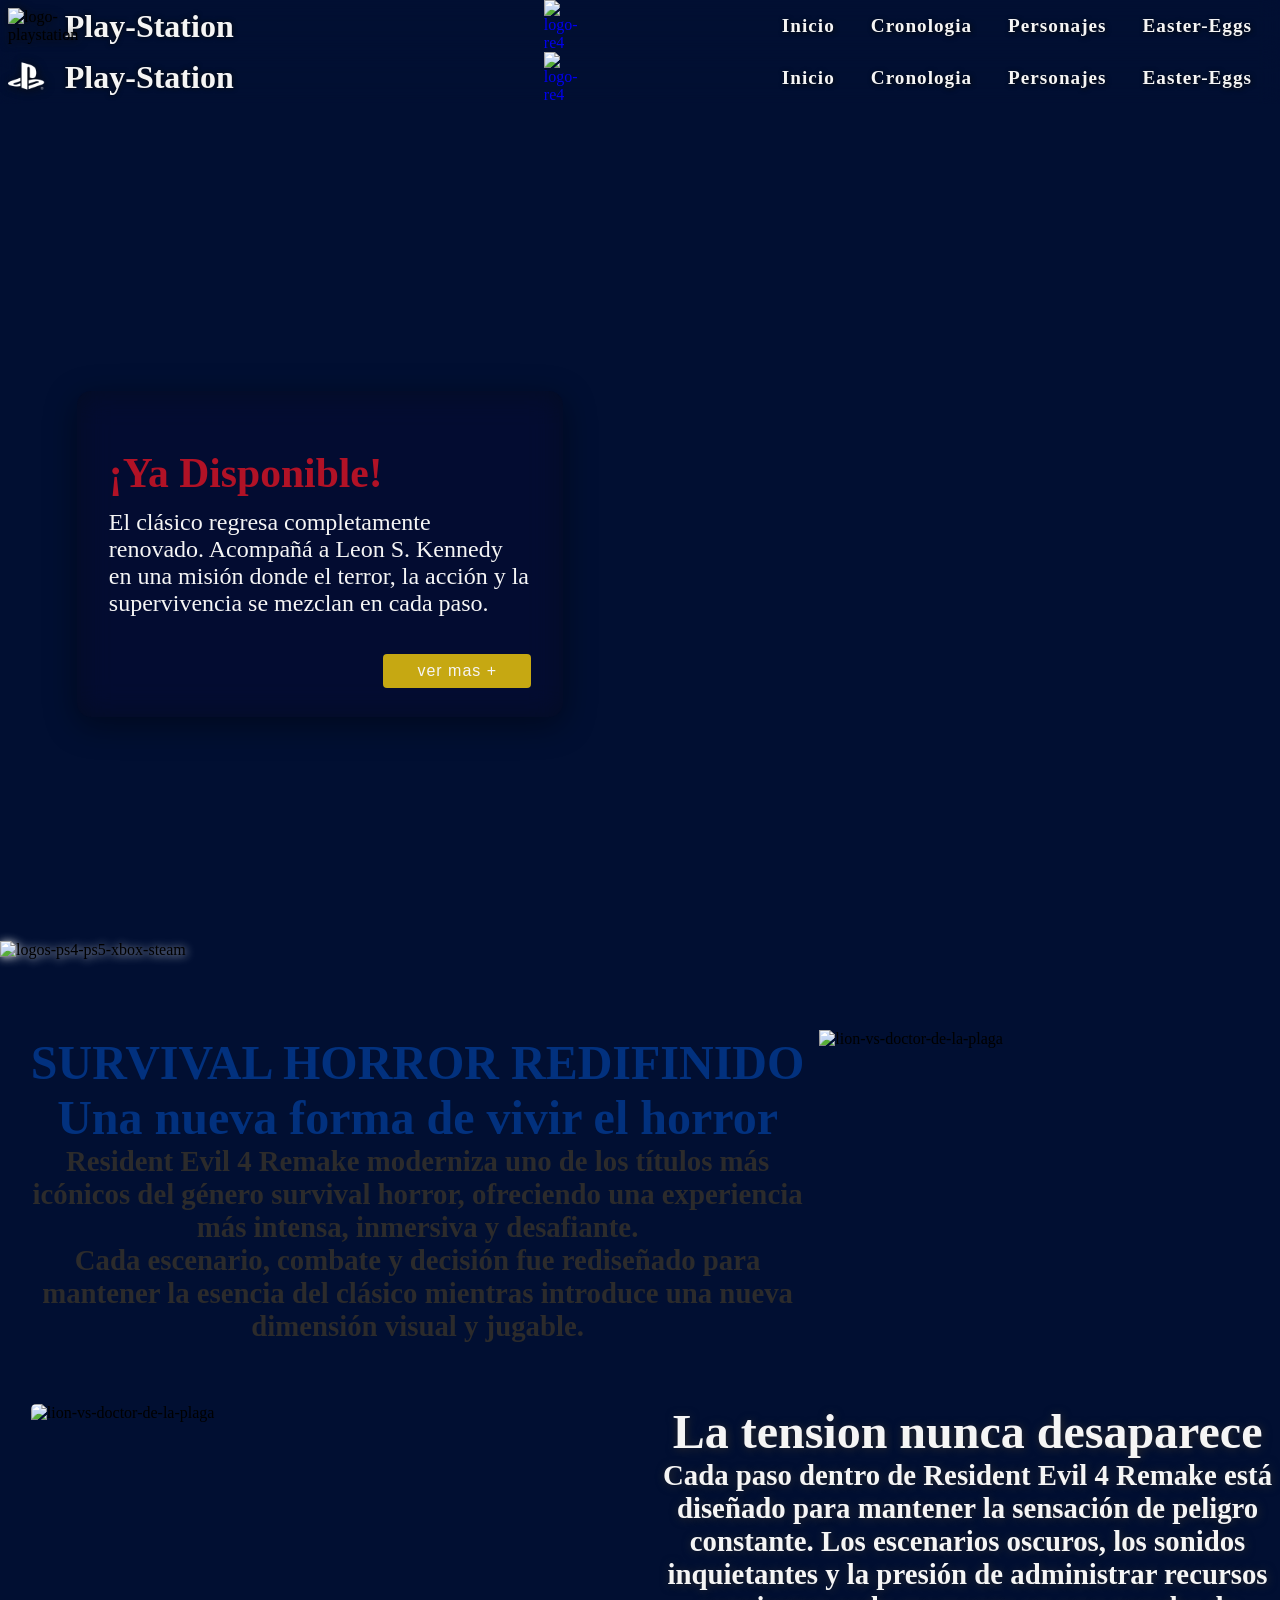
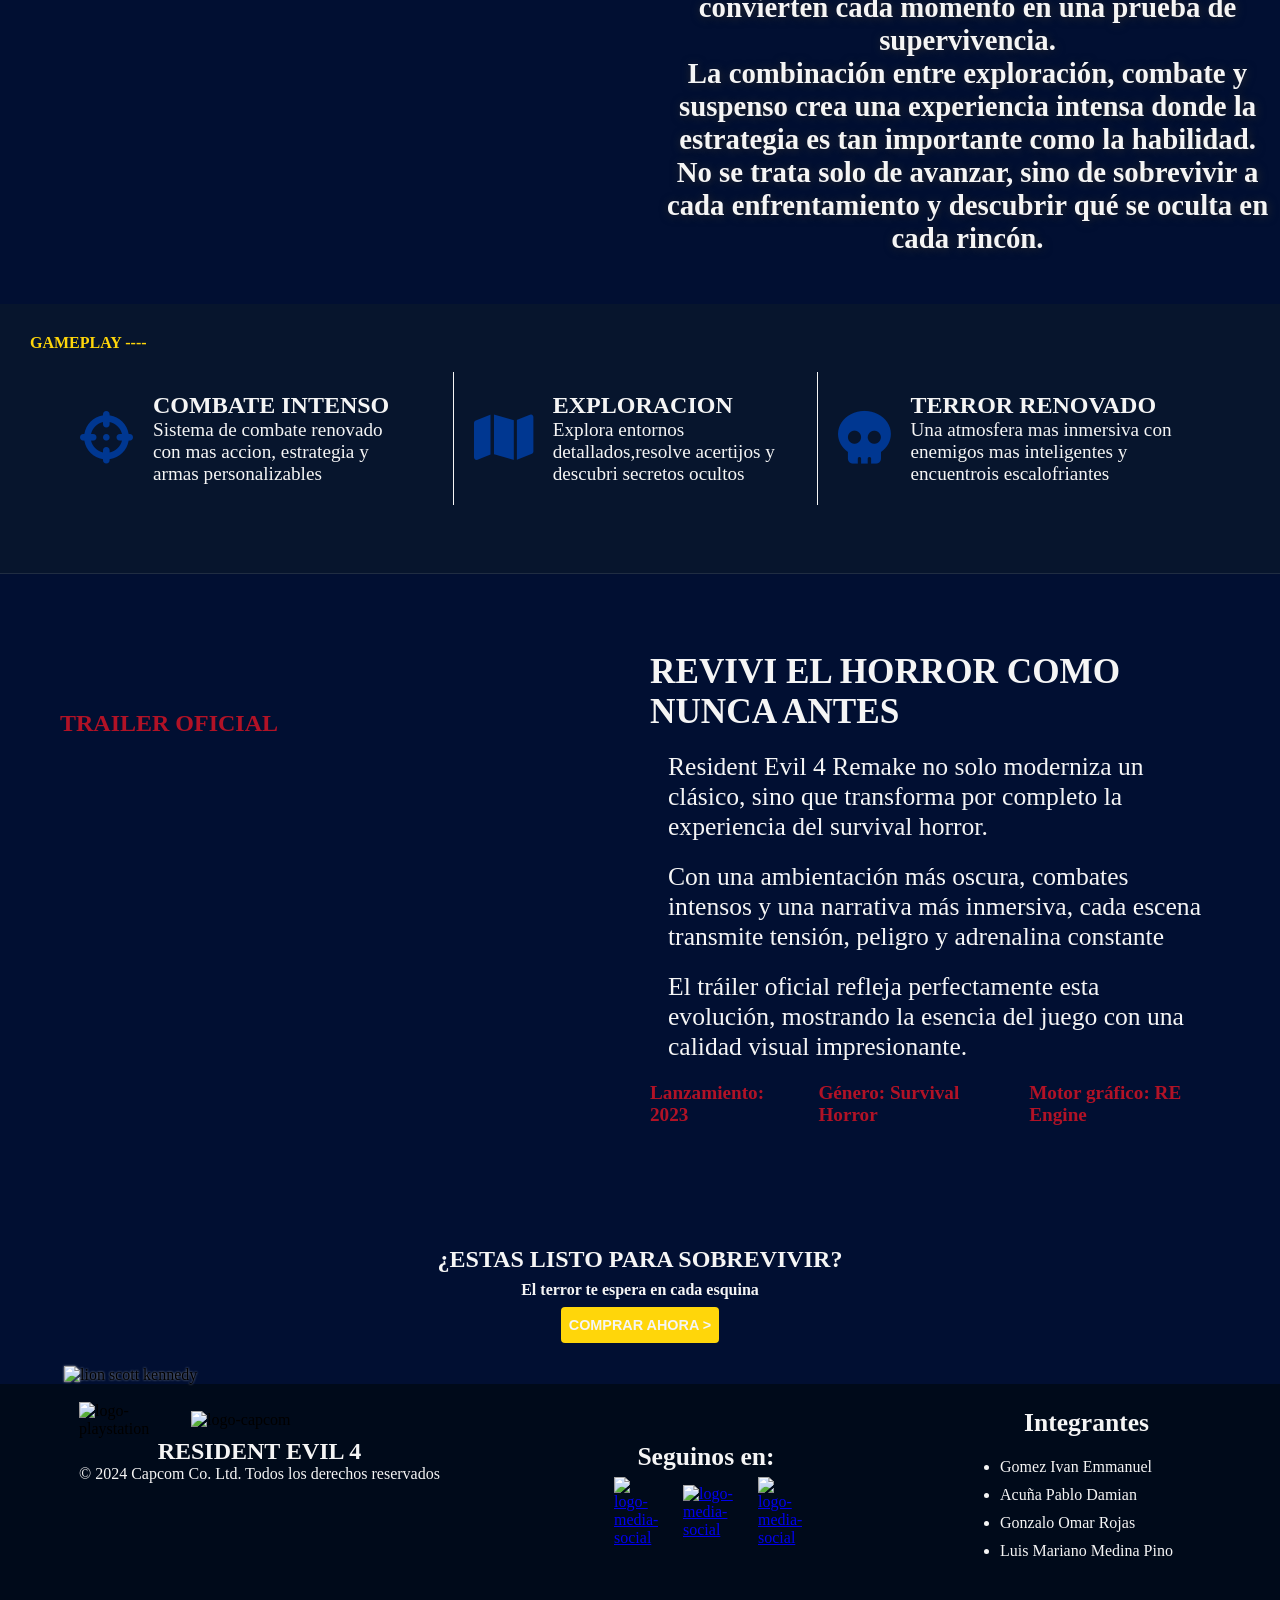
==== index.html @ 6a99db4c "Merge branch 'main' into personajes" ====
<!--
Pagina: inicio
Descripcion: Pagina principal acerca del juego resident evil 4 remake 
fecha: 17:04/26
Alumno: ivan emmanuel gomez.
-->

<!doctype html>
<!doctype html>
<html lang="en">
  <head>
    <link rel="stylesheet" href="/assets/css/styles.css" />
    <link
      rel="stylesheet"
      href="https://cdnjs.cloudflare.com/ajax/libs/font-awesome/6.5.0/css/all.min.css"
    />
    <meta charset="UTF-8" />
    <meta name="viewport" content="width=device-width, initial-scale=1.0" />
    <title>RE4</title>
  </head>

  <body>
    <!--================ header desarrollo ====================================-->
    <header class="header">
      <div class="logotipo">
        <div class="logo-container">
          <img
            src="/Pagina_RE4/assets/img/logos/logo.play-station.png"
            alt="logo-playstation"
          />
        </div>
        <h1 class="h1-index">Play-Station</h1>
      </div>
      <a class="link-header" href="https://www.residentevil.com/re4/es/">
        <img src="/Pagina_RE4/assets/img/logos/logo-re.svg" alt="logo-re4" />
      </a>
      <nav class="nav-bar">
        <ul class="list-nav">
          <li class="nav-item">
            <a href="/Pagina_RE4/index.html" class="link-nav">Inicio</a>
          </li>
          <li class="nav-item">
            <a href="/Pagina_RE4/historia.html" class="link-nav">Cronologia</a>
          </li>
          <li class="nav-item">
            <a href="/Pagina_RE4/personajes.html" class="link-nav"
              >Personajes</a
            >
          </li>
          <li class="nav-item">
            <a href="/Pagina_RE4/Diferencias.html">Easter-Eggs</a>
          </li>
        </ul>
      </nav>
    </header>
    <!--======================== fin desarrollo header ========================-->
    <!--========================  desarrollo main ========================-->

    <body>
      <!--================ header desarrollo ====================================-->
      <header class="header">
        <div class="logotipo">
          <div class="logo-container">
            <img
              src="/assets/img/logos/logo.play-station.png"
              alt="logo-playstation"
            />
          </div>
          <h1 class="h1-index">Play-Station</h1>
        </div>
        <a class="link-header" href="https://www.residentevil.com/re4/es/">
          <img src="/Pagina_RE4/assets/img/logos/logo-re.svg" alt="logo-re4" />
        </a>
        <nav class="nav-bar">
          <ul class="list-nav">
            <li class="nav-item">
              <a href="/index.html" class="link-nav">Inicio</a>
            </li>
            <li class="nav-item"><a href="" class="link-nav">Cronologia</a></li>
            <li class="nav-item">
              <a href="/personajes.html" class="link-nav">Personajes</a>
            </li>
            <li class="nav-item">
              <a href="/Diferencias.html">Easter-Eggs</a>
            </li>
          </ul>
        </nav>
      </header>
      <!--======================== fin desarrollo header ========================-->
      <!--======================== fin desarrollo header ========================-->

      <!--========================  desarrollo main ========================-->
      <!--========================  desarrollo main ========================-->

    <main class="main">
      <!--========================  desarrollo hero ========================-->
      <section class="hero-section">
        <div class="vid-contenedor">
          <video autoplay muted loop playsinline class="hero-video">
            <source
              src="/Pagina_RE4/assets/videos/video-pueblo.mp4"
              type="video/mp4"
            />
          </video>
        </div>
        <div class="contenido-informativo">
          <div class="cntendeor-log-re4">
            <img src="/Pagina_RE4/assets/img/logos/logo-re.svg" alt="" />
          </div>
          <h3 class="h3-hero">¡Ya Disponible!</h3>
          <p class="description-hero">
            El clásico regresa completamente renovado. Acompañá a Leon S.
            Kennedy en una misión donde el terror, la acción y la supervivencia
            se mezclan en cada paso.
          </p>
          <div class="content-btn">
            <button class="btn-hero">
              <a class="hero-link" href="#">ver mas +</a>
            </button>
          </div>
        </div>
        <div class="cont-img-hero">
          <img
            src="/Pagina_RE4/assets/img/personajes/lion-pose.PNG.png"
            alt="lion-kennedy"
          />
        </div>
        <div class="img-cont-hero">
          <img
            src="/Pagina_RE4/assets/img/logos/marcas-losgos.png"
            alt="logos-ps4-ps5-xbox-steam"
          />
        </div>
      </section>
      <!--========================  desarrollo sobre el juego ========================-->
      <section class="about-game">
        <!--  bloque 1   -->
        <div class="bloque-1 bloques">
          <div class="contenedor-bloque-informativo">
            <h2 class="h2-about">SURVIVAL HORROR REDIFINIDO</h2>
            <h2 class="h2-about">Una nueva forma de vivir el horror</h2>
            <p class="descripcion-about">
              Resident Evil 4 Remake moderniza uno de los títulos más icónicos
              del género survival horror, ofreciendo una experiencia más
              intensa, inmersiva y desafiante.
            </p>
            <p class="descripcion-about">
              Cada escenario, combate y decisión fue rediseñado para mantener la
              esencia del clásico mientras introduce una nueva dimensión visual
              y jugable.
            </p>
          </div>
          <div class="contenedor-img-climax1">
            <img
              src="/Pagina_RE4/assets/img/paquete-de-img-fondos-re4/fondo-climatico.png"
              alt="lion-vs-doctor-de-la-plaga"
            />
          </div>
        </div>
        <!-- bloque 2   -->
        <div class="bloque-2 bloques">
          <div class="contenedor-bloque-informativo">
            <h2 class="h2-about">La tension nunca desaparece</h2>
            <p class="descripcion-about">
              Cada paso dentro de Resident Evil 4 Remake está diseñado para
              mantener la sensación de peligro constante. Los escenarios
              oscuros, los sonidos inquietantes y la presión de administrar
              recursos convierten cada momento en una prueba de supervivencia.
            </p>
            <p class="descripcion-about">
              La combinación entre exploración, combate y suspenso crea una
              experiencia intensa donde la estrategia es tan importante como la
              habilidad. No se trata solo de avanzar, sino de sobrevivir a cada
              enfrentamiento y descubrir qué se oculta en cada rincón.
            </p>
          </div>
          <div class="contenedor-img-climax2">
            <img
              src="/Pagina_RE4/assets/img/paquete-de-img-fondos-re4/pelea-escena.jpg"
              alt="lion-vs-doctor-de-la-plaga"
            />
          </div>
        </div>
      </section>
      <!--========================  desarrollo jugabilidad ========================-->
      <section class="jugabilidad-section">
        <!-- =========== BLOQUE 1==============      -->
        <div class="features">
          <h2 class="h2-gameplay">GAMEPLAY ----</h2>
          <div class="feature">
            <i class="fa-solid fa-crosshairs"></i>
            <article class="descripcion-feature">
              <h3>COMBATE INTENSO</h3>
              <p>
                Sistema de combate renovado con mas accion, estrategia y armas
                personalizables
              </p>
            </article>
          </div>

          <div class="feature">
            <i class="fa-solid fa-map"></i>
            <article class="descripcion-feature">
              <h3>EXPLORACION</h3>
              <p>
                Explora entornos detallados,resolve acertijos y descubri
                secretos ocultos
              </p>
            </article>
          </div>

          <div class="feature">
            <i class="fa-solid fa-skull"></i>
            <article class="descripcion-feature">
              <h3>TERROR RENOVADO</h3>
              <p>
                Una atmosfera mas inmersiva con enemigos mas inteligentes y
                encuentrois escalofriantes
              </p>
            </article>
          </div>
        </div>
        <!-- =========== BLOQUE 2==============      -->
        <div class="video-game">
          <div class="vid-contenedor2">
            <video autoplay muted loop playsinline class="game-video">
              <source
                src="/Pagina_RE4/assets/videos/Video 2.mp4"
                type="video/mp4"
              />
            </video>
          </div>
          <div class="trailer-info">
            <h2>REVIVI EL HORROR COMO NUNCA ANTES</h2>
            <p>
              Resident Evil 4 Remake no solo moderniza un clásico, sino que
              transforma por completo la experiencia del survival horror.
            </p>
            <p>
              Con una ambientación más oscura, combates intensos y una narrativa
              más inmersiva, cada escena transmite tensión, peligro y adrenalina
              constante
            </p>
            <p>
              El tráiler oficial refleja perfectamente esta evolución, mostrando
              la esencia del juego con una calidad visual impresionante.
            </p>
            <div class="game-details">
              <span>Lanzamiento: 2023</span>
              <span>Género: Survival Horror</span>
              <span>Motor gráfico: RE Engine</span>
            </div>
          </div>

          <div class="trailer-video">
            <h2>TRAILER OFICIAL</h2>
            <iframe
              width="100%"
              height="400"
              src="https://www.youtube.com/embed/pGyU2FoNESA"
              title="Resident Evil 4 Remake - Trailer Oficial"
              frameborder="0"
              allow="
                accelerometer;
                autoplay;
                clipboard-write;
                encrypted-media;
                gyroscope;
                picture-in-picture;
              "
              allowfullscreen
            >
            </iframe>
          </div>
        </div>
      </section>
      <!-- =========== BLOQUE 1==============   -->
      <section class="store-section">
        <img
          src="/Pagina_RE4/assets/img/personajes/lion s kennedy.png"
          alt="lion scott kennedy"
        />
        <img src="/Pagina_RE4/assets/img/personajes/ada wong.png" alt="" />
        <h2>¿ESTAS LISTO PARA SOBREVIVIR?</h2>
        <p>El terror te espera en cada esquina</p>
        <button><a href="">COMPRAR AHORA ></a></button>
      </section>
    </main>
    <!--======================== fin desarrollo main ========================-->

    <!--======================== desarrollo footer ========================-->
    <!--======================== desarrollo footer ========================-->

    <footer class="footer">
      <section class="section-footer-1">
        <div class="content-img-footer">
          <img
            src="/Pagina_RE4/assets/img//logos/logo.play-station.png"
            alt="logo-playstation"
          />
          <img
            src="/Pagina_RE4/assets/img/logos/capcom-logo.png"
            alt="logo-capcom"
          />
        </div>
        <h2>RESIDENT EVIL <span class="span-numero">4</span></h2>
        <p class="p-derechos">
          © 2024 Capcom Co. Ltd. Todos los derechos reservados
        </p>
      </section>
      <section class="section-social">
        <h5 class="h5-footer">Seguinos en:</h5>
        <div class="contenedor-logos">
          <a class="logo-footer" href="https://www.youtube.com/@CapcomLATAM"
            ><img
              src="/Pagina_RE4/assets/img//logos/youtube-log.png"
              alt="logo-media-social"
          /></a>
          <a class="logo-footer" href="https://www.instagram.com/capcomlatam/"
            ><img
              src="/Pagina_RE4/assets/img/logos/logo-instagram.png"
              alt="logo-media-social"
          /></a>
          <a class="logo-footer" href="https://x.com/CapcomLatam"
            ><img
              src="/Pagina_RE4/assets/img//logos/logo-x.png"
              alt="logo-media-social"
          /></a>
        </div>
      </section>
      <section class="integrantes">
        <h5 class="h5-footer">Integrantes</h5>
        <ul class="list-footer">
          <li class="list-footer">Gomez Ivan Emmanuel</li>
          <li class="list-footer">Acuña Pablo Damian</li>
          <li class="list-footer">Gonzalo Omar Rojas</li>
          <li class="list-footer">Luis Mariano Medina Pino</li>
        </ul>
      </section>
    </footer>
    <!--======================== fin desarrollo footer========================-->
  </body>
</html>
---- assets/css/styles.css ----
/*
Descripcion: estilos genrales para las paginas del RE4(header y footer) y estilos propio de la pagina inicio
17/04/26
*/

/* =========================================
    PALETA DE COLORES - PROYECTO RE4 
    Inspirado en Resident Evil 4 Remake + PlayStation
    =============================================
    <=== rojos ===>
    #8B0000  -> Rojo oscuro (base, más serio y terror)
    #FF2A2A  -> Rojo brillante (para resaltar o hover)
    #B11226  -> Rojo Resident Evil clásico (principal)
    #7A0C18  -> Rojo oscuro profundo (sombra / variante)

    <=== Azules (UI / Navegación / Botones) ===>
    #003791  -> Azul principal (header, navbar)
    #005CFF  -> Azul secundario (hover, detalles)

    <=== Negros y grises (fondos) ==>
    #0A0A0A  -> Fondo principal (body)
    #1C1C1C  -> Secciones (cards, containers)
    #2A2A2A  -> Bordes suaves / separadores

    <=== Amarillos para texto ===>
    #FFD60A  -> Texto destacado (títulos cortos, palabras clave)
    #FFF3B0  -> Texto suave (no cansa la vista, mejor para leer)

    <===  Texto ===>
    #F5F5F5  -> Texto principal
    #B0B0B0  -> Texto secundario

    <=== Acentos ===> 
    #FFD60A  -> Botones importantes / hover / detalles clave


    =========================================
        TIPOGRAFÍAS - PROYECTO
    =========================================

    /*
    Títulos principales (estilo terror):
    - 'Creepster', cursive

    Subtítulos / UI (estilo gamer):
    - 'Orbitron', sans-serif

    Texto general:
    - 'Inter', sans-serif
    */


* {
    padding: 0;
    margin: 0;
    box-sizing: border-box;
}

body {
    background-color: #010F32;
    display: grid;
    grid-template-rows: auto auto 1fr auto;
}

/*<=================== inicio desarrollo header ==============>*/
/*=== desarrollo de estilos a todos los headers de las demas paginas*/
.header {
    display: flex;
    align-items: center;
    justify-content: space-between;
    width: 100%;
    position: sticky;
    top: 0;
    z-index: 3;
    overflow: hidden;
    background-color: transparent;
    backdrop-filter: blur(10px);
}

.logotipo {
    display: flex;
    width: 30%;
    align-items: center;
    gap: 20px;
    padding: 0 8px;
}

.h1-index {
    color: #f5f5f5;
    text-wrap: nowrap;
    text-shadow: 0px 0px 5px #0A0A0A;
}

.logo-container {
    max-width: 10%;
}

.logo-container img {
    width: 100%;
    filter: drop-shadow(1px 1px 5px #0A0A0A);
}


.span-letra {
    color: #B11226;
}

.link-header {
    text-decoration: none;
    display: flex;
}

.link-header img {
    width: 58%;
}

nav {
    margin-right: 20px;
}

nav ul {
    display: flex;
    list-style: none;
    gap: 20px;
}

nav li {
    display: inline-block;
}

nav a {
    color: #f5f5f5;
    text-decoration: none;
    font-size: 1.2rem;
    font-weight: 600;
    letter-spacing: 1px;
    padding: 5px 8px;
    transition: 0.1s;
    text-shadow: 1px 1px 5px #0A0A0A;
}

nav a:hover {
    color: #FFd60a;
    border-bottom: 2px solid #FFD60A;
}

/*<=================== fin desarrollo header ==============>*/

/*<======== desarrollo del main =============>*/
/*==========================hero section==================*/
.main {
    width: 100%;
    min-height: 100dvh;
    display: flex;
    flex-direction: column;
}

/*==== hero desarrollo ========*/

.hero-section {
    display: flex;
    width: 100%;
    min-height: 100dvh;
    align-items: center;
    gap: 10%;
    position: relative;
}

.vid-contenedor {
    display: flex;
    width: 100%;
    min-height: 100dvh;
    overflow: hidden;
    position: absolute;
    object-fit: cover;
}

.contenido-informativo {
    width: clamp(280px, 38vw, 520px);
    margin-left: 6%;
    display: flex;
    flex-direction: column;
    gap: 12px;
    padding: 28px 32px;
    background: rgba(10, 10, 10, 0.35);
    backdrop-filter: blur(16px) saturate(160%);
    border-radius: 14px;
    box-shadow: 0 8px 32px rgba(0, 0, 0, 0.4);
    z-index: 1;
}

.h3-hero {
    color: #B11226;
    font-size: 2.6rem;
    font-weight: 900;
}

.description-hero {
    color: #f5f5f5;
    font-size: 1.5rem;
}

.content-btn {
    width: 100%;
    display: flex;
    justify-content: end;
    align-items: center;
    margin-top: 25px;
    margin-right: 20px;
}

.btn-hero {
    display: flex;
    background-color: transparent;
    border-radius: 10px;
    width: 35%;
    border: none;
    height: 35px;
}

.hero-link {
    color: #f5f5f5;
    background-color: #ffd60ac5;
    width: 100%;
    font-size: 0.9rem;
    padding: 8px;
    border-radius: 4px;
    text-decoration: none;
    font-size: 1rem;
    letter-spacing: 1px;
}

.hero-link:hover {
    background-color: #B11226;
}

.hero-link:active {
    transform: translateX(3px) translateY(2px);
}

.cont-img-hero img {
    width: clamp(1500px, 90dvw, 2100px);
    position: absolute;
    z-index: 0;
    right: 0;
    transform: translateY(0);
    bottom: -8%;
    filter: drop-shadow(2px 8px 24px rgba(226, 225, 225, 0.45));
    transition: all 1.1s;
    animation: flotar 3s linear infinite normal both;
}

.img-cont-hero {
    width: 50%;
    position: absolute;
    bottom: 5%;
    filter: drop-shadow(1px 1px 5px #f5f5f5)
}

@keyframes flotar {
    0% {
        transform: translateY(0px)
    }

    30% {
        transform: translateY(-12px)
    }

    50% {
        transform: translateY(-14px)
    }

    70% {
        transform: translateY(-10px)
    }

    100% {
        transform: translateY(0px)
    }
}

/*======================== fin delhero section========================*/

/*=================== desarrollo del about-game==============================*/
.about-game {
    width: 100%;
    min-height: 100dvh;
    background: url(/Pagina_RE4/assets/img/paquete-de-img-fondos-re4/background-gamer.png) no-repeat center;
    background-size: cover;
    display: flex;
    flex-direction: column;
    position: relative;
    overflow: hidden;
    z-index: 1;
}

.bloques {
    display: flex;
    flex-direction: row;
    align-items: center;
    justify-content: center;
    width: 100%;
    gap: 15px;
    padding: 18px;
    margin: 1%;
}

.contenedor-bloque-informativo {
    width: 100%;
}

.bloque-2 {
    flex-direction: row-reverse;
}

.h2-about {
    font-size: 3rem;
    text-wrap: nowrap;
    text-align: center;
    color: #02317e;
}

.bloque-2 h2 {
    color: #f5f5f5;
    text-shadow: 1px 1px 10px #2c2b2b;
}

.bloque-2 p {
    color: #f5f5f5;
    text-shadow: 1px 1px 10px #2c2b2b;
}

.descripcion-about {
    font-size: 1.8rem;
    color: #2c2b2b;
    font-weight: 600;
    text-align: center;
}

.contenedor-img-climax1 {
    display: flex;
    justify-content: center;
    align-items: center;
    width: 100%;
    height: 100%;
}

.contenedor-img-climax1 img {
    width: 100%;
    height: 100%;
    margin-bottom: 2%;
}

.contenedor-img-climax2 {
    display: flex;
    justify-content: start;
    align-items: center;
    width: 100%;
    height: 100%;
}

.contenedor-img-climax2 img {
    width: 100%;
    height: 100%;
    border-radius: 5px;
}

/*=================== fin desarrollo del about-game==============================*/


/*=================== desarrollo del gameplay section==============================*/

.jugabilidad-section {
    width: 100%;
    min-height: 100dvh;
    display: flex;
    flex-direction: column;
    position: relative;
}

.features {
    display: flex;
    justify-content: center;
    align-items: center;
    gap: 20px;
    min-height: 30dvh;
    background: #07152d;
    border-bottom: 1px solid rgba(255, 255, 255, .1);
    padding: 32px 60px;
}

.h2-gameplay {
    color: #FFD60A;
    font-size: 1rem;
    position: absolute;
    left: 30px;
    top: 30px;
}


.feature {
    display: flex;
    gap: 20px;
    align-items: center;
    justify-content: center;
    border-left: 1px solid #f5f5f5;
    padding: 20px;
}

.feature:nth-child(2) {
    border-left: none;
}

.feature h3 {
    color: #f5f5f5;
    font-size: 1.5rem;
}

.feature p {
    font-size: 1.2rem;
    color: #f5f5f5;
}

i {
    font-size: 3.3rem;
    color: #003791;
}

.game-details {
    display: flex;
    justify-content: center;
    align-items: center;
    gap: 5%;
    width: 100%;
}

/*video section*/

.video-game {
    width: 100%;
    min-height: 70dvh;
    display: flex;
    justify-content: center;
    align-items: center;
    flex-direction: row-reverse;
    gap: 20px;
    padding: 20px 60px;
    position: relative;
    z-index: 2;
    overflow: hidden;
}

.trailer-info {
    display: flex;
    justify-content: center;
    align-items: center;
    flex-direction: column;
    width: 60%;
    height: 100%;
    gap: 20px;
}

.trailer-info h2 {
    color: #f5f5f5;
    font-size: 2.2rem;
}

.trailer-info p {
    padding: 0 18px;
    color: #f5f5f5;
    font-size: 1.6rem;
}

.trailer-info span {
    color: #B11226;
    font-size: 1.2rem;
    font-weight: 600;
}

.trailer-video {
    width: 60%;
    display: flex;
    flex-direction: column;
    gap: 10px;
}

.trailer-video h2 {
    color: #B11226;
}

.vid-contenedor2 {
    width: 100%;
    display: flex;
    overflow: hidden;
    position: absolute;
    object-fit: cover;
    z-index: -2;
}

.game-video {
    width: 100%;
}

iframe {
    width: 100%;
    height: auto;
    aspect-ratio: 16/9;
    object-fit: cover;
    border-radius: 4px;
}

/*=================== fin desarrollo del gameplay section==============================*/

/*=================== desarrollo del STORE-SECTION==============================*/

.store-section {
    width: 100%;
    display: flex;
    flex-direction: column;
    gap: 8px;
    justify-content: center;
    align-items: center;
    min-height: 20dvh;
    background: url(/Pagina_RE4/assets/img/paquete-de-img-fondos-re4/back-gorudPS.png) no-repeat;
    background-size: cover;
    position: relative;
}

.store-section h2 {
    color: #f5f5f5;
}

.store-section p {
    font-weight: 600;
    color: #f5f5f5;
    font-size: 1rem;
}

.store-section button {
    padding: 10px 8px;
    background-color: #FFD60A;
    border: none;
    border-radius: 4px;
}

.store-section button a {
    text-decoration: none;
    font-weight: 700;
    font-size: 0.9rem;
    color: #f5f5f5;
}

.store-section button:hover {
    background-color: #B11226;
}

.store-section button:active {
    transform: translateX(2px) translateY(2px);
}

.store-section img {
    position: absolute;
    filter: drop-shadow(0px 0px 1px #eeeeee9c);
    z-index: 2;
}

.store-section img:first-child {
    width: clamp(12%, 8dvw, 13%);
    left: 5%;
    bottom: 0;
    z-index: 2;
}


.store-section img:nth-child(2) {
    width: clamp(10%, 2dvw, 13%);
    right: 5%;
    bottom: 0;
}

/*<======== fin desarrollo del main =============>*/

/*<=================== inicio desarrollo footer (diseño general) ==============>*/
.footer {
    background-color: #000a1a;
    display: flex;
    align-items: center;
    justify-content: space-around;
    width: 100%;
    padding: 8px;
    align-items: stretch;
}

footer section {
    padding: 16px 24px;
}

footer section:last-child {
    border-right: none;
}

.section-footer-1 {
    display: flex;
    flex-direction: column;
    width: auto;
    padding: 10px 16px;
}

.section-footer-1 h2,
.section-footer-1 p {
    color: #f5f5f5;
}

.section-footer-1 h2 {
    text-align: center;
}

.content-img-footer {
    max-width: 100%;
    display: flex;
    gap: 12px;
    justify-content: start;
    align-items: center;
}

.content-img-footer img:first-child {
    width: 100px;
}

.content-img-footer img:nth-child(2) {
    width: 200px;
}

/*section de logos de redes sociales de la pagina*/
.section-social {
    display: flex;
    justify-content: center;
    align-items: center;
    gap: 5px;
    flex-direction: column;
    height: 100%;
    width: 280px;
}

.h5-footer {
    text-align: center;
    font-size: 1.6rem;
    color: #f5f5f5;
}

.contenedor-logos {
    display: flex;
    justify-content: center;
    align-items: center;
    gap: 25px;
}

.logo-footer {
    width: 50px;
}

.logo-footer img {
    width: 100%;
}

.logo-footer:first-child {
    width: 44px;
}

.logo-footer:last-child {
    width: 40px;
}

/*section de los integrantes del grupo*/
.integrantes {
    display: flex;
    flex-direction: column;
}

.list-footer {
    margin: 10px;
    color: #f5f5f5;
}

/*<=================== fin desarrollo footer(diseño general) ==============>*/
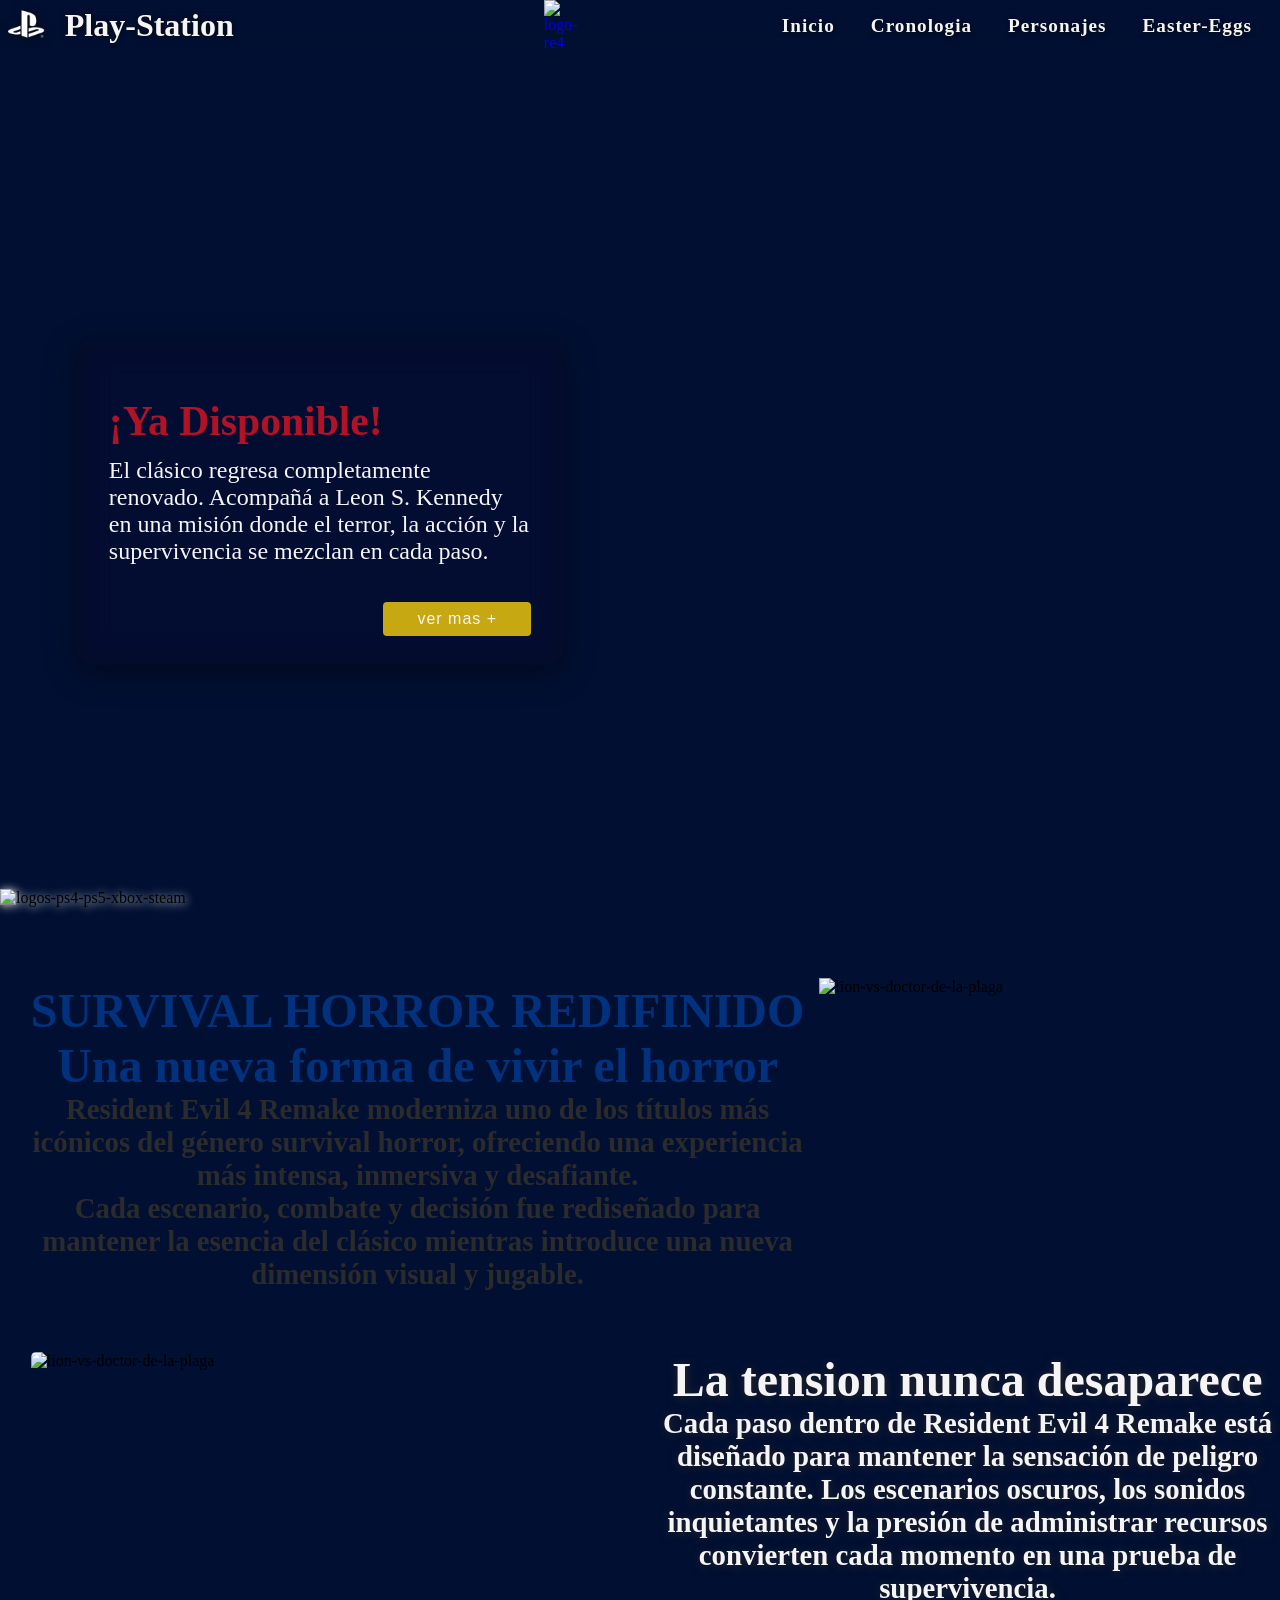
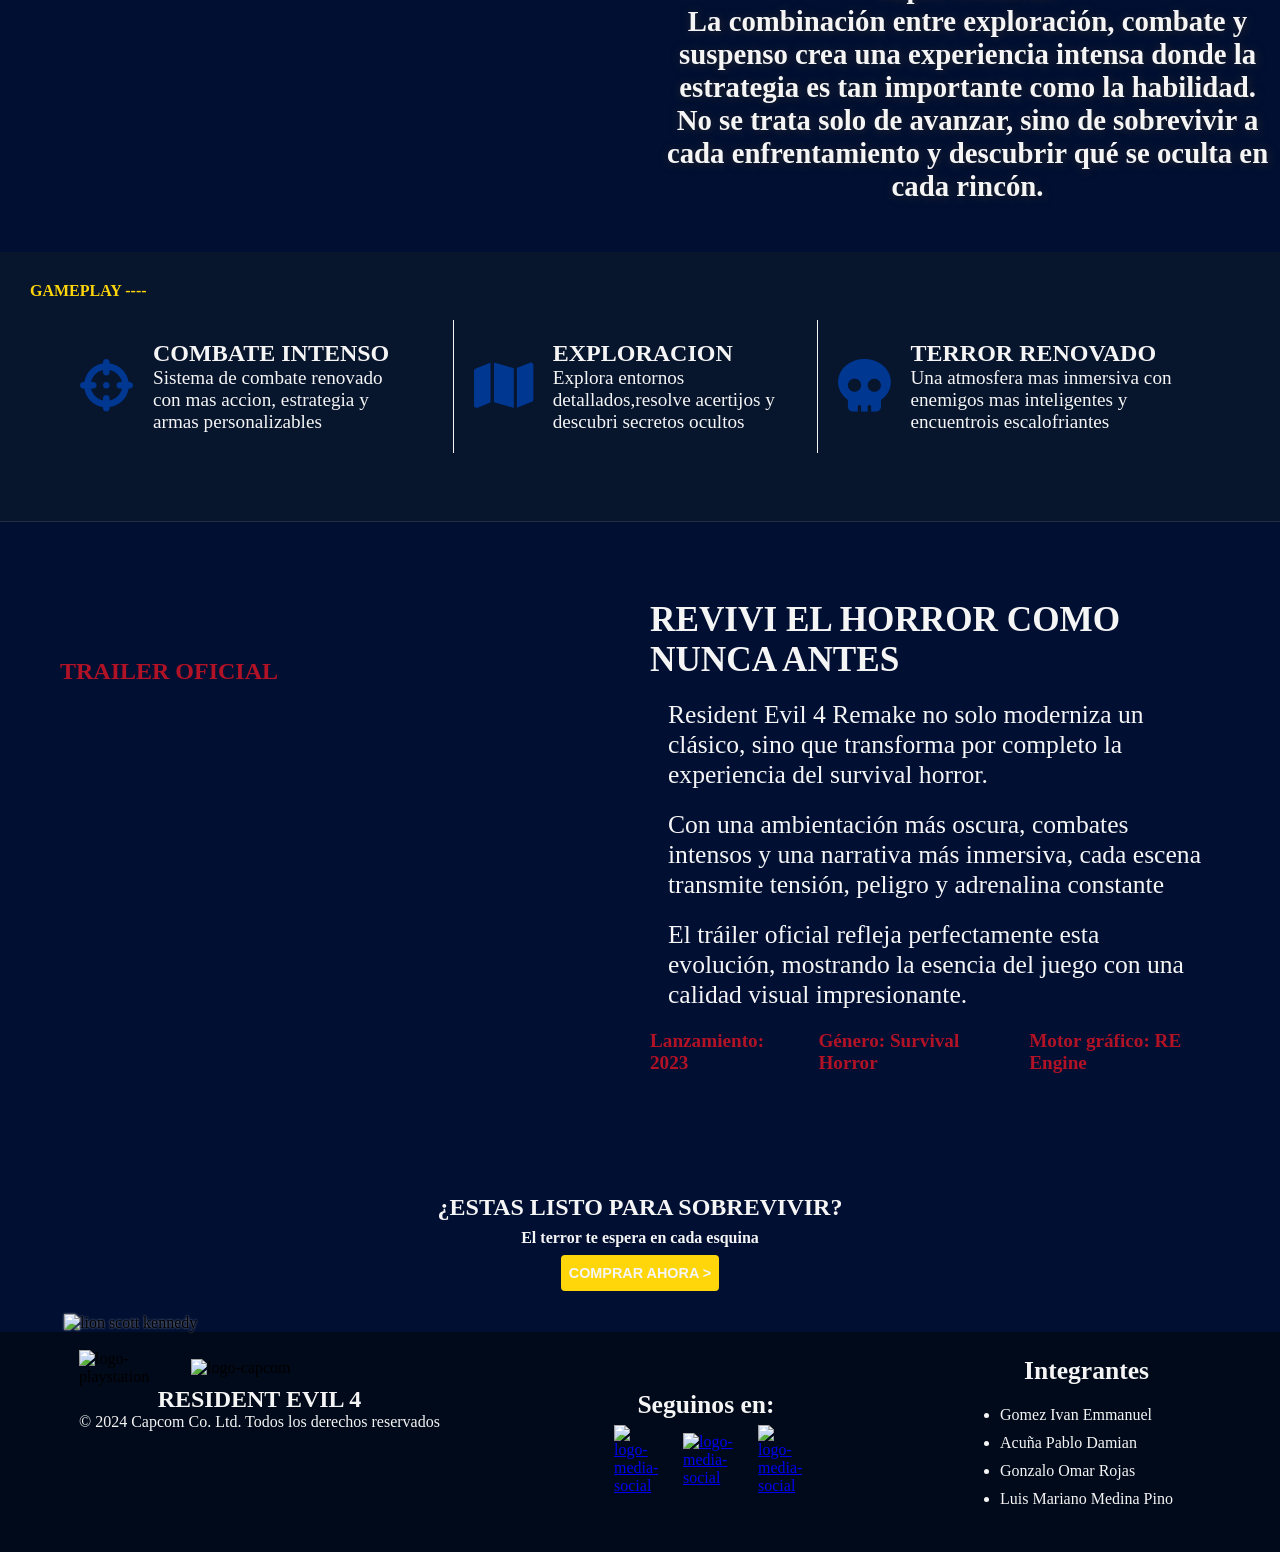
==== commit 745c0398: "fix(index) arregle un problemas de merge , un duplicado mal hecho" ====
--- a/index.html
+++ b/index.html
@@ -25,7 +25,7 @@
       <div class="logotipo">
         <div class="logo-container">
           <img
-            src="/Pagina_RE4/assets/img/logos/logo.play-station.png"
+            src="/assets/img/logos/logo.play-station.png"
             alt="logo-playstation"
           />
         </div>
@@ -37,60 +37,21 @@
       <nav class="nav-bar">
         <ul class="list-nav">
           <li class="nav-item">
-            <a href="/Pagina_RE4/index.html" class="link-nav">Inicio</a>
+            <a href="/index.html" class="link-nav">Inicio</a>
+          </li>
+          <li class="nav-item"><a href="" class="link-nav">Cronologia</a></li>
+          <li class="nav-item">
+            <a href="/personajes.html" class="link-nav">Personajes</a>
           </li>
           <li class="nav-item">
-            <a href="/Pagina_RE4/historia.html" class="link-nav">Cronologia</a>
-          </li>
-          <li class="nav-item">
-            <a href="/Pagina_RE4/personajes.html" class="link-nav"
-              >Personajes</a
-            >
-          </li>
-          <li class="nav-item">
-            <a href="/Pagina_RE4/Diferencias.html">Easter-Eggs</a>
+            <a href="/Diferencias.html">Easter-Eggs</a>
           </li>
         </ul>
       </nav>
     </header>
     <!--======================== fin desarrollo header ========================-->
+
     <!--========================  desarrollo main ========================-->
-
-    <body>
-      <!--================ header desarrollo ====================================-->
-      <header class="header">
-        <div class="logotipo">
-          <div class="logo-container">
-            <img
-              src="/assets/img/logos/logo.play-station.png"
-              alt="logo-playstation"
-            />
-          </div>
-          <h1 class="h1-index">Play-Station</h1>
-        </div>
-        <a class="link-header" href="https://www.residentevil.com/re4/es/">
-          <img src="/Pagina_RE4/assets/img/logos/logo-re.svg" alt="logo-re4" />
-        </a>
-        <nav class="nav-bar">
-          <ul class="list-nav">
-            <li class="nav-item">
-              <a href="/index.html" class="link-nav">Inicio</a>
-            </li>
-            <li class="nav-item"><a href="" class="link-nav">Cronologia</a></li>
-            <li class="nav-item">
-              <a href="/personajes.html" class="link-nav">Personajes</a>
-            </li>
-            <li class="nav-item">
-              <a href="/Diferencias.html">Easter-Eggs</a>
-            </li>
-          </ul>
-        </nav>
-      </header>
-      <!--======================== fin desarrollo header ========================-->
-      <!--======================== fin desarrollo header ========================-->
-
-      <!--========================  desarrollo main ========================-->
-      <!--========================  desarrollo main ========================-->
 
     <main class="main">
       <!--========================  desarrollo hero ========================-->
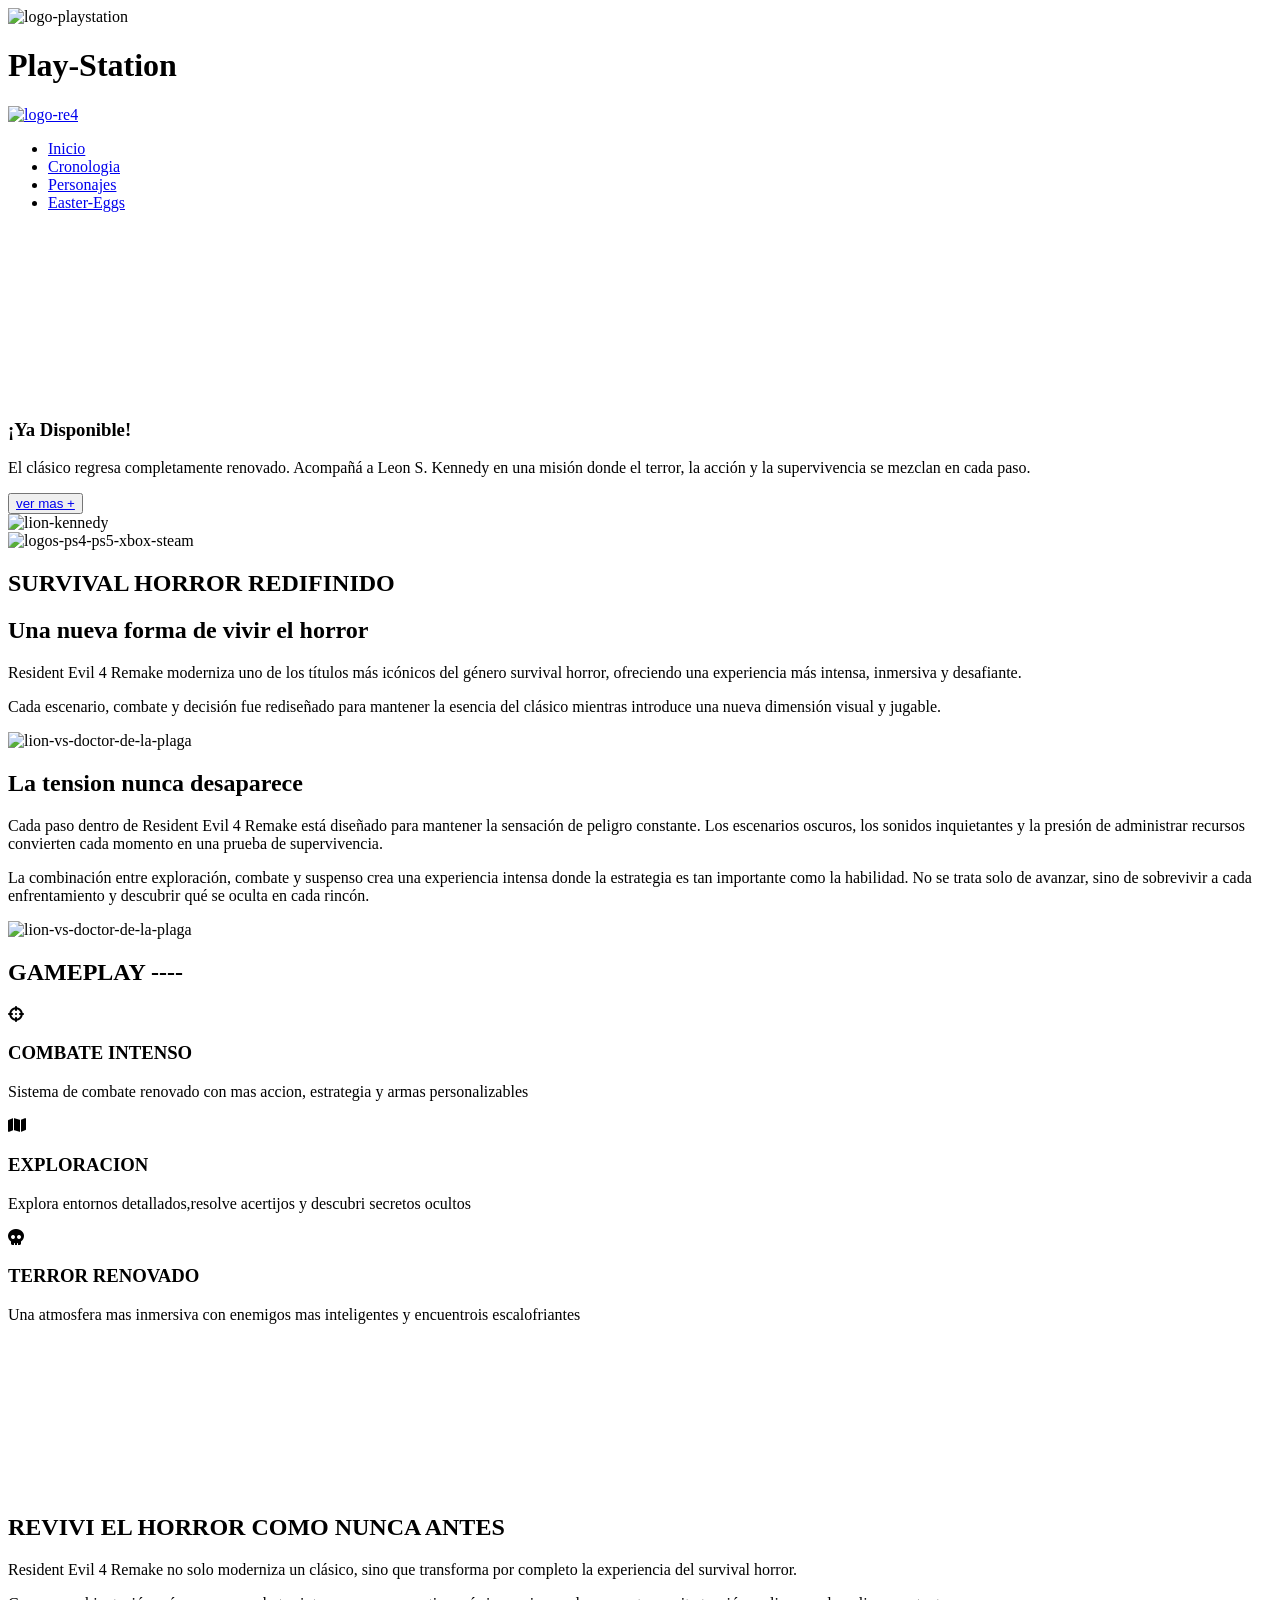
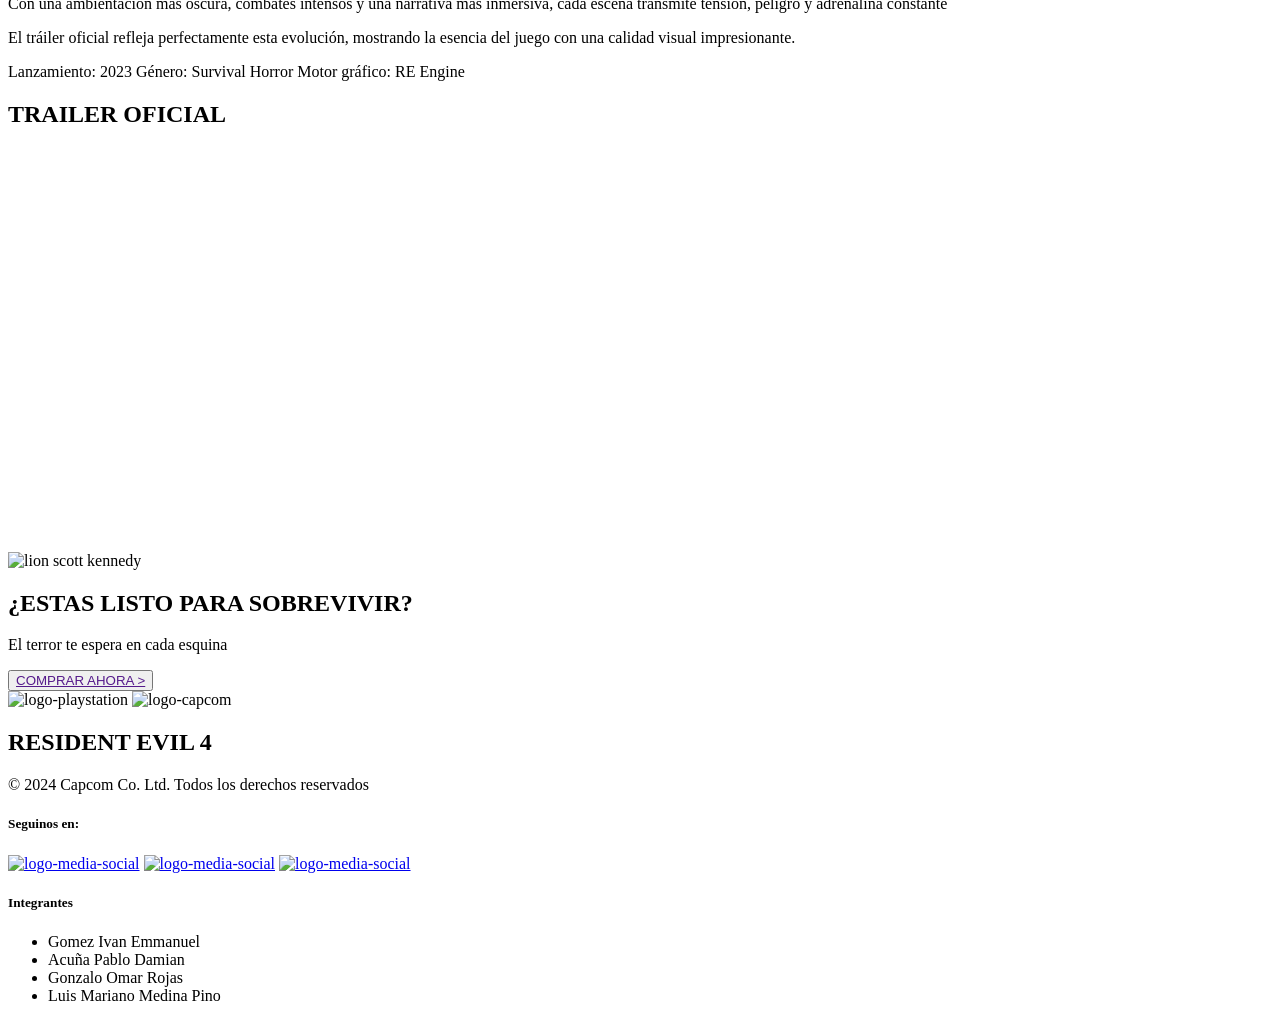
==== commit d3a09308: "Merge branch 'main' into dev-historia" ====
--- a/index.html
+++ b/index.html
@@ -9,7 +9,7 @@
 <!doctype html>
 <html lang="en">
   <head>
-    <link rel="stylesheet" href="/assets/css/styles.css" />
+    <link rel="stylesheet" href="/Pagina_RE4/assets/css/styles.css" />
     <link
       rel="stylesheet"
       href="https://cdnjs.cloudflare.com/ajax/libs/font-awesome/6.5.0/css/all.min.css"
@@ -25,7 +25,7 @@
       <div class="logotipo">
         <div class="logo-container">
           <img
-            src="/assets/img/logos/logo.play-station.png"
+            src="/Pagina_RE4/assets/img/logos/logo.play-station.png"
             alt="logo-playstation"
           />
         </div>
@@ -37,20 +37,23 @@
       <nav class="nav-bar">
         <ul class="list-nav">
           <li class="nav-item">
-            <a href="/index.html" class="link-nav">Inicio</a>
-          </li>
-          <li class="nav-item"><a href="" class="link-nav">Cronologia</a></li>
-          <li class="nav-item">
-            <a href="/personajes.html" class="link-nav">Personajes</a>
+            <a href="/Pagina_RE4/index.html" class="link-nav">Inicio</a>
           </li>
           <li class="nav-item">
-            <a href="/Diferencias.html">Easter-Eggs</a>
+            <a href="/Pagina_RE4/historia.html" class="link-nav">Cronologia</a>
+          </li>
+          <li class="nav-item">
+            <a href="/Pagina_RE4/personajes.html" class="link-nav"
+              >Personajes</a
+            >
+          </li>
+          <li class="nav-item">
+            <a href="/Pagina_RE4/Diferencias.html">Easter-Eggs</a>
           </li>
         </ul>
       </nav>
     </header>
     <!--======================== fin desarrollo header ========================-->
-
     <!--========================  desarrollo main ========================-->
 
     <main class="main">
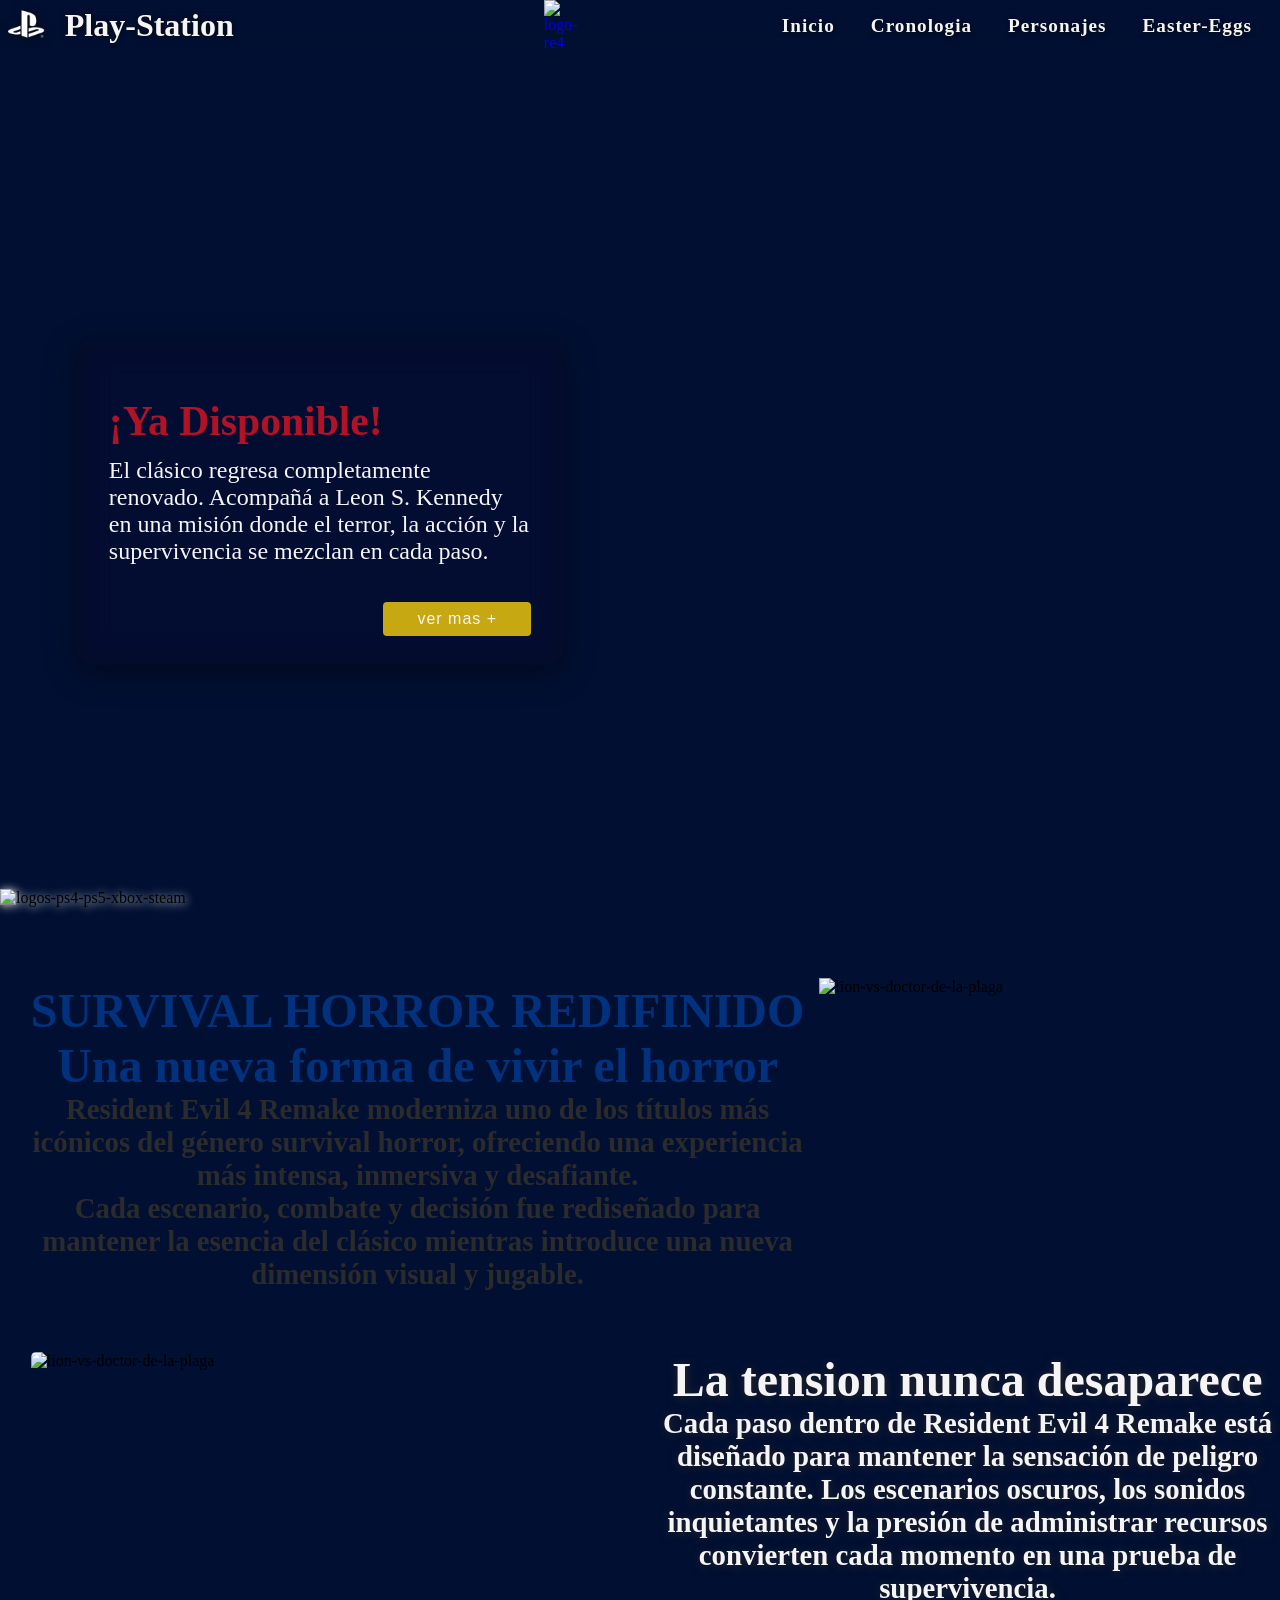
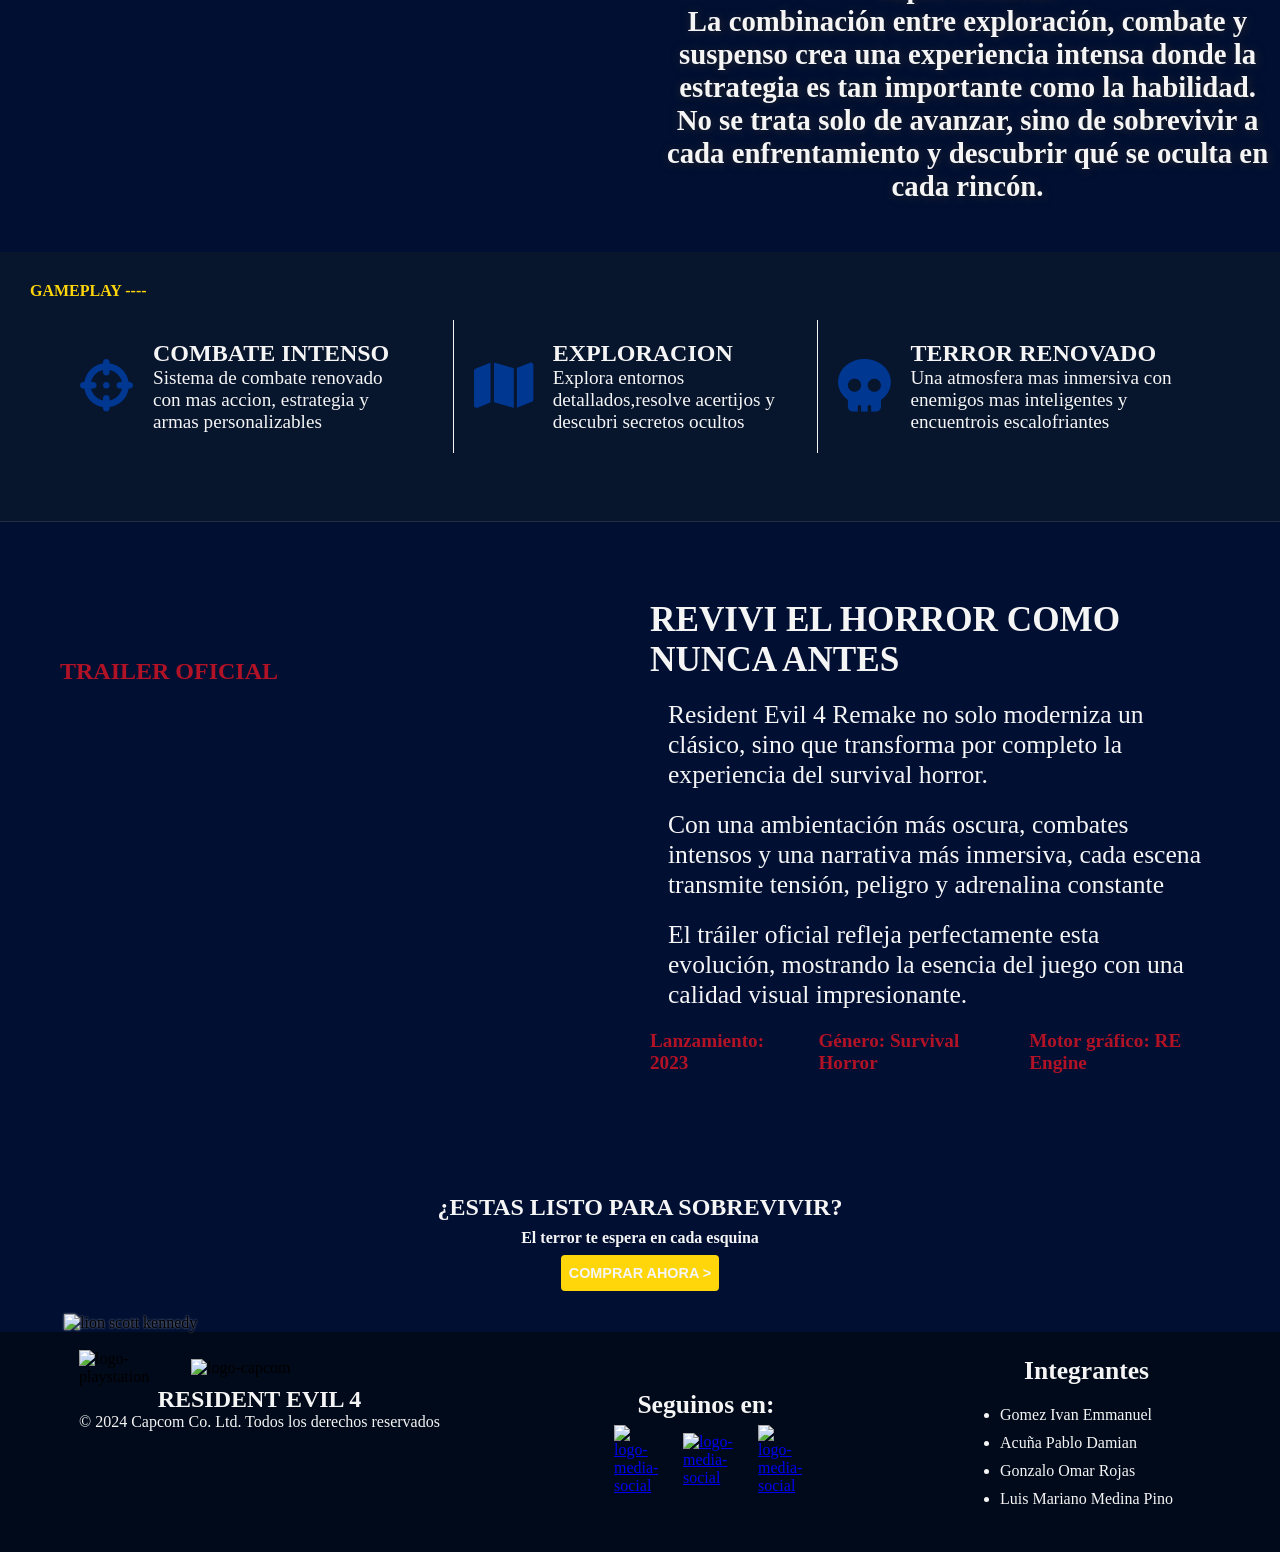
==== commit 6119eff8: "Merge branch 'personajes'" ====
--- a/index.html
+++ b/index.html
@@ -9,7 +9,7 @@
 <!doctype html>
 <html lang="en">
   <head>
-    <link rel="stylesheet" href="/Pagina_RE4/assets/css/styles.css" />
+    <link rel="stylesheet" href="/assets/css/styles.css" />
     <link
       rel="stylesheet"
       href="https://cdnjs.cloudflare.com/ajax/libs/font-awesome/6.5.0/css/all.min.css"
@@ -25,7 +25,7 @@
       <div class="logotipo">
         <div class="logo-container">
           <img
-            src="/Pagina_RE4/assets/img/logos/logo.play-station.png"
+            src="/assets/img/logos/logo.play-station.png"
             alt="logo-playstation"
           />
         </div>
@@ -37,23 +37,20 @@
       <nav class="nav-bar">
         <ul class="list-nav">
           <li class="nav-item">
-            <a href="/Pagina_RE4/index.html" class="link-nav">Inicio</a>
+            <a href="/index.html" class="link-nav">Inicio</a>
+          </li>
+          <li class="nav-item"><a href="" class="link-nav">Cronologia</a></li>
+          <li class="nav-item">
+            <a href="/personajes.html" class="link-nav">Personajes</a>
           </li>
           <li class="nav-item">
-            <a href="/Pagina_RE4/historia.html" class="link-nav">Cronologia</a>
-          </li>
-          <li class="nav-item">
-            <a href="/Pagina_RE4/personajes.html" class="link-nav"
-              >Personajes</a
-            >
-          </li>
-          <li class="nav-item">
-            <a href="/Pagina_RE4/Diferencias.html">Easter-Eggs</a>
+            <a href="/Diferencias.html">Easter-Eggs</a>
           </li>
         </ul>
       </nav>
     </header>
     <!--======================== fin desarrollo header ========================-->
+
     <!--========================  desarrollo main ========================-->
 
     <main class="main">
--- a/assets/css/styles.css
+++ b/assets/css/styles.css
@@ -0,0 +1,685 @@
+/*
+Descripcion: estilos genrales para las paginas del RE4(header y footer) y estilos propio de la pagina inicio
+17/04/26
+*/
+
+/* =========================================
+    PALETA DE COLORES - PROYECTO RE4 
+    Inspirado en Resident Evil 4 Remake + PlayStation
+    =============================================
+    <=== rojos ===>
+    #8B0000  -> Rojo oscuro (base, más serio y terror)
+    #FF2A2A  -> Rojo brillante (para resaltar o hover)
+    #B11226  -> Rojo Resident Evil clásico (principal)
+    #7A0C18  -> Rojo oscuro profundo (sombra / variante)
+
+    <=== Azules (UI / Navegación / Botones) ===>
+    #003791  -> Azul principal (header, navbar)
+    #005CFF  -> Azul secundario (hover, detalles)
+
+    <=== Negros y grises (fondos) ==>
+    #0A0A0A  -> Fondo principal (body)
+    #1C1C1C  -> Secciones (cards, containers)
+    #2A2A2A  -> Bordes suaves / separadores
+
+    <=== Amarillos para texto ===>
+    #FFD60A  -> Texto destacado (títulos cortos, palabras clave)
+    #FFF3B0  -> Texto suave (no cansa la vista, mejor para leer)
+
+    <===  Texto ===>
+    #F5F5F5  -> Texto principal
+    #B0B0B0  -> Texto secundario
+
+    <=== Acentos ===> 
+    #FFD60A  -> Botones importantes / hover / detalles clave
+
+
+    =========================================
+        TIPOGRAFÍAS - PROYECTO
+    =========================================
+
+    /*
+    Títulos principales (estilo terror):
+    - 'Creepster', cursive
+
+    Subtítulos / UI (estilo gamer):
+    - 'Orbitron', sans-serif
+
+    Texto general:
+    - 'Inter', sans-serif
+    */
+
+
+* {
+    padding: 0;
+    margin: 0;
+    box-sizing: border-box;
+}
+
+body {
+    background-color: #010F32;
+    display: grid;
+    grid-template-rows: auto auto 1fr auto;
+}
+
+/*<=================== inicio desarrollo header ==============>*/
+/*=== desarrollo de estilos a todos los headers de las demas paginas*/
+.header {
+    display: flex;
+    align-items: center;
+    justify-content: space-between;
+    width: 100%;
+    position: sticky;
+    top: 0;
+    z-index: 3;
+    overflow: hidden;
+    background-color: transparent;
+    backdrop-filter: blur(10px);
+}
+
+.logotipo {
+    display: flex;
+    width: 30%;
+    align-items: center;
+    gap: 20px;
+    padding: 0 8px;
+}
+
+.h1-index {
+    color: #f5f5f5;
+    text-wrap: nowrap;
+    text-shadow: 0px 0px 5px #0A0A0A;
+}
+
+.logo-container {
+    max-width: 10%;
+}
+
+.logo-container img {
+    width: 100%;
+    filter: drop-shadow(1px 1px 5px #0A0A0A);
+}
+
+
+.span-letra {
+    color: #B11226;
+}
+
+.link-header {
+    text-decoration: none;
+    display: flex;
+}
+
+.link-header img {
+    width: 58%;
+}
+
+nav {
+    margin-right: 20px;
+}
+
+nav ul {
+    display: flex;
+    list-style: none;
+    gap: 20px;
+}
+
+nav li {
+    display: inline-block;
+}
+
+nav a {
+    color: #f5f5f5;
+    text-decoration: none;
+    font-size: 1.2rem;
+    font-weight: 600;
+    letter-spacing: 1px;
+    padding: 5px 8px;
+    transition: 0.1s;
+    text-shadow: 1px 1px 5px #0A0A0A;
+}
+
+nav a:hover {
+    color: #FFd60a;
+    border-bottom: 2px solid #FFD60A;
+}
+
+/*<=================== fin desarrollo header ==============>*/
+
+/*<======== desarrollo del main =============>*/
+/*==========================hero section==================*/
+.main {
+    width: 100%;
+    min-height: 100dvh;
+    display: flex;
+    flex-direction: column;
+}
+
+/*==== hero desarrollo ========*/
+
+.hero-section {
+    display: flex;
+    width: 100%;
+    min-height: 100dvh;
+    align-items: center;
+    gap: 10%;
+    position: relative;
+}
+
+.vid-contenedor {
+    display: flex;
+    width: 100%;
+    min-height: 100dvh;
+    overflow: hidden;
+    position: absolute;
+    object-fit: cover;
+}
+
+.contenido-informativo {
+    width: clamp(280px, 38vw, 520px);
+    margin-left: 6%;
+    display: flex;
+    flex-direction: column;
+    gap: 12px;
+    padding: 28px 32px;
+    background: rgba(10, 10, 10, 0.35);
+    backdrop-filter: blur(16px) saturate(160%);
+    border-radius: 14px;
+    box-shadow: 0 8px 32px rgba(0, 0, 0, 0.4);
+    z-index: 1;
+}
+
+.h3-hero {
+    color: #B11226;
+    font-size: 2.6rem;
+    font-weight: 900;
+}
+
+.description-hero {
+    color: #f5f5f5;
+    font-size: 1.5rem;
+}
+
+.content-btn {
+    width: 100%;
+    display: flex;
+    justify-content: end;
+    align-items: center;
+    margin-top: 25px;
+    margin-right: 20px;
+}
+
+.btn-hero {
+    display: flex;
+    background-color: transparent;
+    border-radius: 10px;
+    width: 35%;
+    border: none;
+    height: 35px;
+}
+
+.hero-link {
+    color: #f5f5f5;
+    background-color: #ffd60ac5;
+    width: 100%;
+    font-size: 0.9rem;
+    padding: 8px;
+    border-radius: 4px;
+    text-decoration: none;
+    font-size: 1rem;
+    letter-spacing: 1px;
+}
+
+.hero-link:hover {
+    background-color: #B11226;
+}
+
+.hero-link:active {
+    transform: translateX(3px) translateY(2px);
+}
+
+.cont-img-hero img {
+    width: clamp(1500px, 90dvw, 2100px);
+    position: absolute;
+    z-index: 0;
+    right: 0;
+    transform: translateY(0);
+    bottom: -8%;
+    filter: drop-shadow(2px 8px 24px rgba(226, 225, 225, 0.45));
+    transition: all 1.1s;
+    animation: flotar 3s linear infinite normal both;
+}
+
+.img-cont-hero {
+    width: 50%;
+    position: absolute;
+    bottom: 5%;
+    filter: drop-shadow(1px 1px 5px #f5f5f5)
+}
+
+@keyframes flotar {
+    0% {
+        transform: translateY(0px)
+    }
+
+    30% {
+        transform: translateY(-12px)
+    }
+
+    50% {
+        transform: translateY(-14px)
+    }
+
+    70% {
+        transform: translateY(-10px)
+    }
+
+    100% {
+        transform: translateY(0px)
+    }
+}
+
+/*======================== fin delhero section========================*/
+
+/*=================== desarrollo del about-game==============================*/
+.about-game {
+    width: 100%;
+    min-height: 100dvh;
+    background: url(/Pagina_RE4/assets/img/paquete-de-img-fondos-re4/background-gamer.png) no-repeat center;
+    background-size: cover;
+    display: flex;
+    flex-direction: column;
+    position: relative;
+    overflow: hidden;
+    z-index: 1;
+}
+
+.bloques {
+    display: flex;
+    flex-direction: row;
+    align-items: center;
+    justify-content: center;
+    width: 100%;
+    gap: 15px;
+    padding: 18px;
+    margin: 1%;
+}
+
+.contenedor-bloque-informativo {
+    width: 100%;
+}
+
+.bloque-2 {
+    flex-direction: row-reverse;
+}
+
+.h2-about {
+    font-size: 3rem;
+    text-wrap: nowrap;
+    text-align: center;
+    color: #02317e;
+}
+
+.bloque-2 h2 {
+    color: #f5f5f5;
+    text-shadow: 1px 1px 10px #2c2b2b;
+}
+
+.bloque-2 p {
+    color: #f5f5f5;
+    text-shadow: 1px 1px 10px #2c2b2b;
+}
+
+.descripcion-about {
+    font-size: 1.8rem;
+    color: #2c2b2b;
+    font-weight: 600;
+    text-align: center;
+}
+
+.contenedor-img-climax1 {
+    display: flex;
+    justify-content: center;
+    align-items: center;
+    width: 100%;
+    height: 100%;
+}
+
+.contenedor-img-climax1 img {
+    width: 100%;
+    height: 100%;
+    margin-bottom: 2%;
+}
+
+.contenedor-img-climax2 {
+    display: flex;
+    justify-content: start;
+    align-items: center;
+    width: 100%;
+    height: 100%;
+}
+
+.contenedor-img-climax2 img {
+    width: 100%;
+    height: 100%;
+    border-radius: 5px;
+}
+
+/*=================== fin desarrollo del about-game==============================*/
+
+
+/*=================== desarrollo del gameplay section==============================*/
+
+.jugabilidad-section {
+    width: 100%;
+    min-height: 100dvh;
+    display: flex;
+    flex-direction: column;
+    position: relative;
+}
+
+.features {
+    display: flex;
+    justify-content: center;
+    align-items: center;
+    gap: 20px;
+    min-height: 30dvh;
+    background: #07152d;
+    border-bottom: 1px solid rgba(255, 255, 255, .1);
+    padding: 32px 60px;
+}
+
+.h2-gameplay {
+    color: #FFD60A;
+    font-size: 1rem;
+    position: absolute;
+    left: 30px;
+    top: 30px;
+}
+
+
+.feature {
+    display: flex;
+    gap: 20px;
+    align-items: center;
+    justify-content: center;
+    border-left: 1px solid #f5f5f5;
+    padding: 20px;
+}
+
+.feature:nth-child(2) {
+    border-left: none;
+}
+
+.feature h3 {
+    color: #f5f5f5;
+    font-size: 1.5rem;
+}
+
+.feature p {
+    font-size: 1.2rem;
+    color: #f5f5f5;
+}
+
+i {
+    font-size: 3.3rem;
+    color: #003791;
+}
+
+.game-details {
+    display: flex;
+    justify-content: center;
+    align-items: center;
+    gap: 5%;
+    width: 100%;
+}
+
+/*video section*/
+
+.video-game {
+    width: 100%;
+    min-height: 70dvh;
+    display: flex;
+    justify-content: center;
+    align-items: center;
+    flex-direction: row-reverse;
+    gap: 20px;
+    padding: 20px 60px;
+    position: relative;
+    z-index: 2;
+    overflow: hidden;
+}
+
+.trailer-info {
+    display: flex;
+    justify-content: center;
+    align-items: center;
+    flex-direction: column;
+    width: 60%;
+    height: 100%;
+    gap: 20px;
+}
+
+.trailer-info h2 {
+    color: #f5f5f5;
+    font-size: 2.2rem;
+}
+
+.trailer-info p {
+    padding: 0 18px;
+    color: #f5f5f5;
+    font-size: 1.6rem;
+}
+
+.trailer-info span {
+    color: #B11226;
+    font-size: 1.2rem;
+    font-weight: 600;
+}
+
+.trailer-video {
+    width: 60%;
+    display: flex;
+    flex-direction: column;
+    gap: 10px;
+}
+
+.trailer-video h2 {
+    color: #B11226;
+}
+
+.vid-contenedor2 {
+    width: 100%;
+    display: flex;
+    overflow: hidden;
+    position: absolute;
+    object-fit: cover;
+    z-index: -2;
+}
+
+.game-video {
+    width: 100%;
+}
+
+iframe {
+    width: 100%;
+    height: auto;
+    aspect-ratio: 16/9;
+    object-fit: cover;
+    border-radius: 4px;
+}
+
+/*=================== fin desarrollo del gameplay section==============================*/
+
+/*=================== desarrollo del STORE-SECTION==============================*/
+
+.store-section {
+    width: 100%;
+    display: flex;
+    flex-direction: column;
+    gap: 8px;
+    justify-content: center;
+    align-items: center;
+    min-height: 20dvh;
+    background: url(/Pagina_RE4/assets/img/paquete-de-img-fondos-re4/back-gorudPS.png) no-repeat;
+    background-size: cover;
+    position: relative;
+}
+
+.store-section h2 {
+    color: #f5f5f5;
+}
+
+.store-section p {
+    font-weight: 600;
+    color: #f5f5f5;
+    font-size: 1rem;
+}
+
+.store-section button {
+    padding: 10px 8px;
+    background-color: #FFD60A;
+    border: none;
+    border-radius: 4px;
+}
+
+.store-section button a {
+    text-decoration: none;
+    font-weight: 700;
+    font-size: 0.9rem;
+    color: #f5f5f5;
+}
+
+.store-section button:hover {
+    background-color: #B11226;
+}
+
+.store-section button:active {
+    transform: translateX(2px) translateY(2px);
+}
+
+.store-section img {
+    position: absolute;
+    filter: drop-shadow(0px 0px 1px #eeeeee9c);
+    z-index: 2;
+}
+
+.store-section img:first-child {
+    width: clamp(12%, 8dvw, 13%);
+    left: 5%;
+    bottom: 0;
+    z-index: 2;
+}
+
+
+.store-section img:nth-child(2) {
+    width: clamp(10%, 2dvw, 13%);
+    right: 5%;
+    bottom: 0;
+}
+
+/*<======== fin desarrollo del main =============>*/
+
+/*<=================== inicio desarrollo footer (diseño general) ==============>*/
+.footer {
+    background-color: #000a1a;
+    display: flex;
+    align-items: center;
+    justify-content: space-around;
+    width: 100%;
+    padding: 8px;
+    align-items: stretch;
+}
+
+footer section {
+    padding: 16px 24px;
+}
+
+footer section:last-child {
+    border-right: none;
+}
+
+.section-footer-1 {
+    display: flex;
+    flex-direction: column;
+    width: auto;
+    padding: 10px 16px;
+}
+
+.section-footer-1 h2,
+.section-footer-1 p {
+    color: #f5f5f5;
+}
+
+.section-footer-1 h2 {
+    text-align: center;
+}
+
+.content-img-footer {
+    max-width: 100%;
+    display: flex;
+    gap: 12px;
+    justify-content: start;
+    align-items: center;
+}
+
+.content-img-footer img:first-child {
+    width: 100px;
+}
+
+.content-img-footer img:nth-child(2) {
+    width: 200px;
+}
+
+/*section de logos de redes sociales de la pagina*/
+.section-social {
+    display: flex;
+    justify-content: center;
+    align-items: center;
+    gap: 5px;
+    flex-direction: column;
+    height: 100%;
+    width: 280px;
+}
+
+.h5-footer {
+    text-align: center;
+    font-size: 1.6rem;
+    color: #f5f5f5;
+}
+
+.contenedor-logos {
+    display: flex;
+    justify-content: center;
+    align-items: center;
+    gap: 25px;
+}
+
+.logo-footer {
+    width: 50px;
+}
+
+.logo-footer img {
+    width: 100%;
+}
+
+.logo-footer:first-child {
+    width: 44px;
+}
+
+.logo-footer:last-child {
+    width: 40px;
+}
+
+/*section de los integrantes del grupo*/
+.integrantes {
+    display: flex;
+    flex-direction: column;
+}
+
+.list-footer {
+    margin: 10px;
+    color: #f5f5f5;
+}
+
+/*<=================== fin desarrollo footer(diseño general) ==============>*/
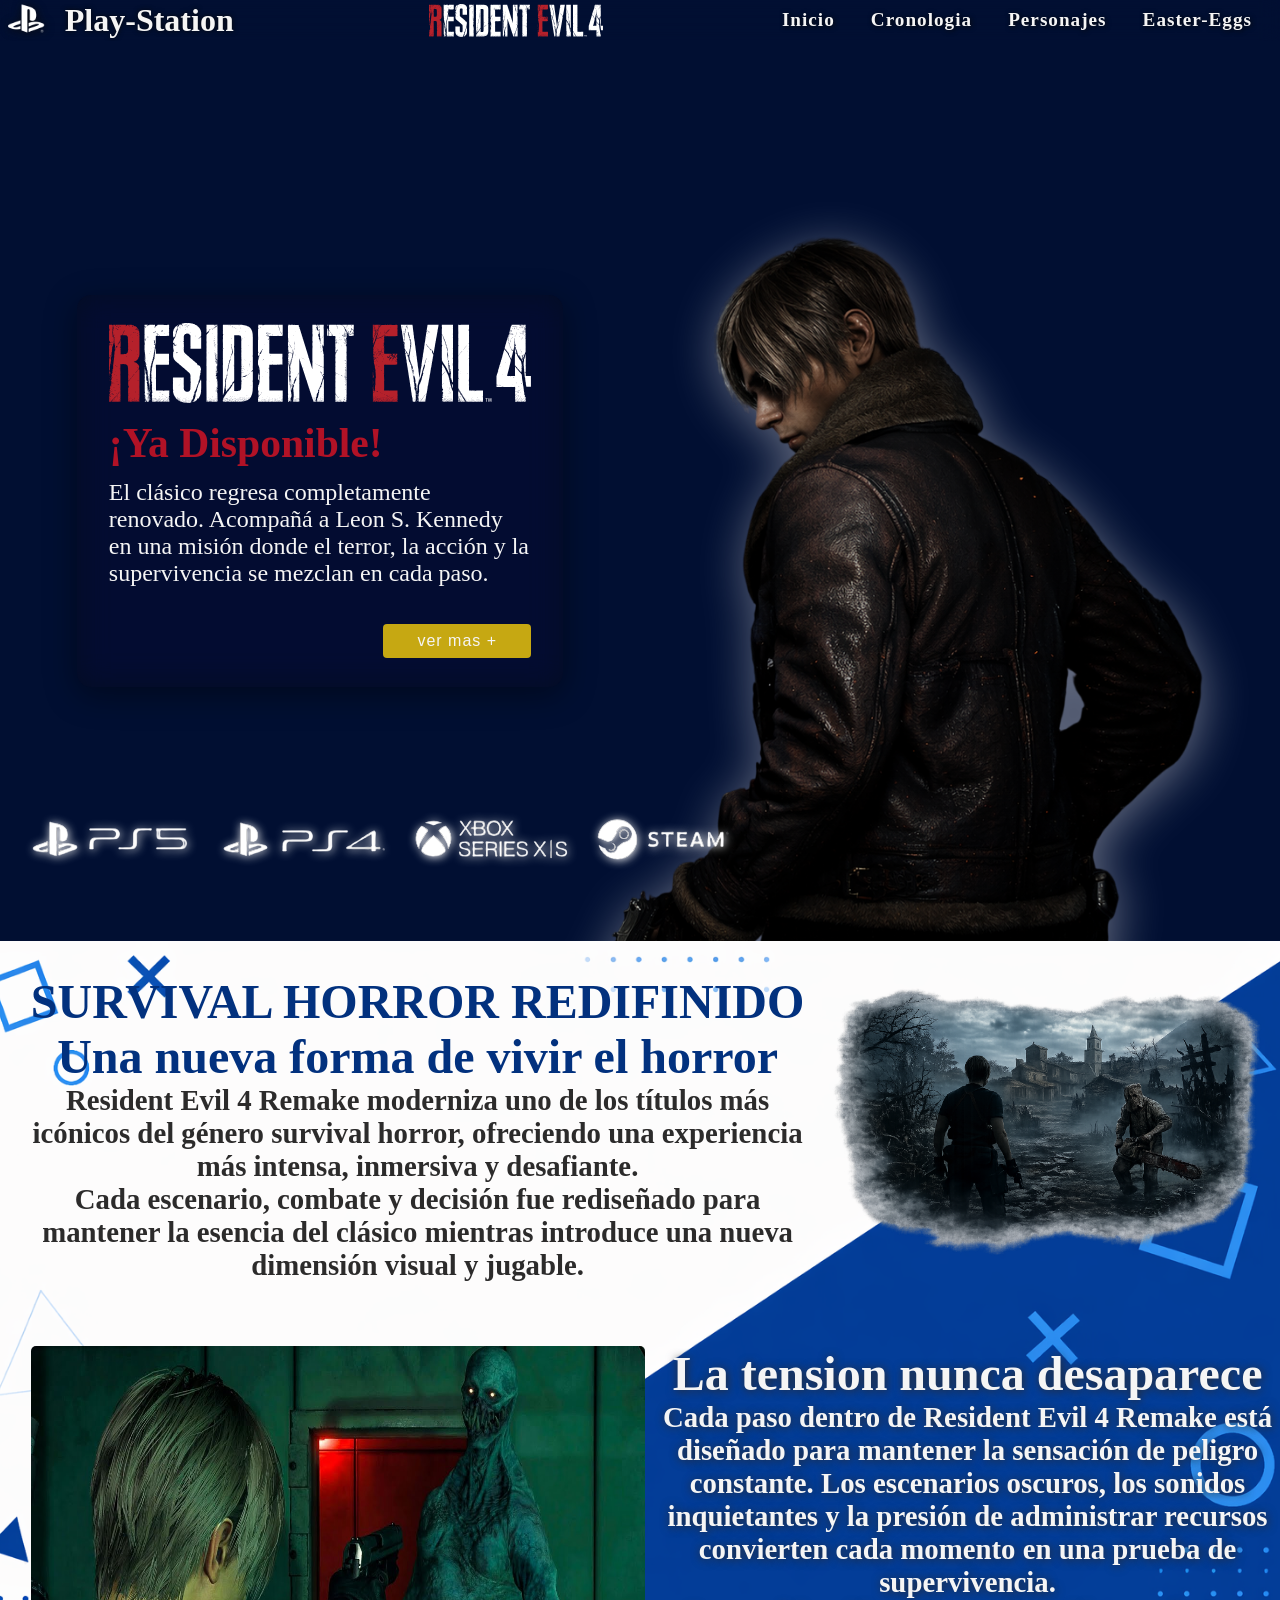
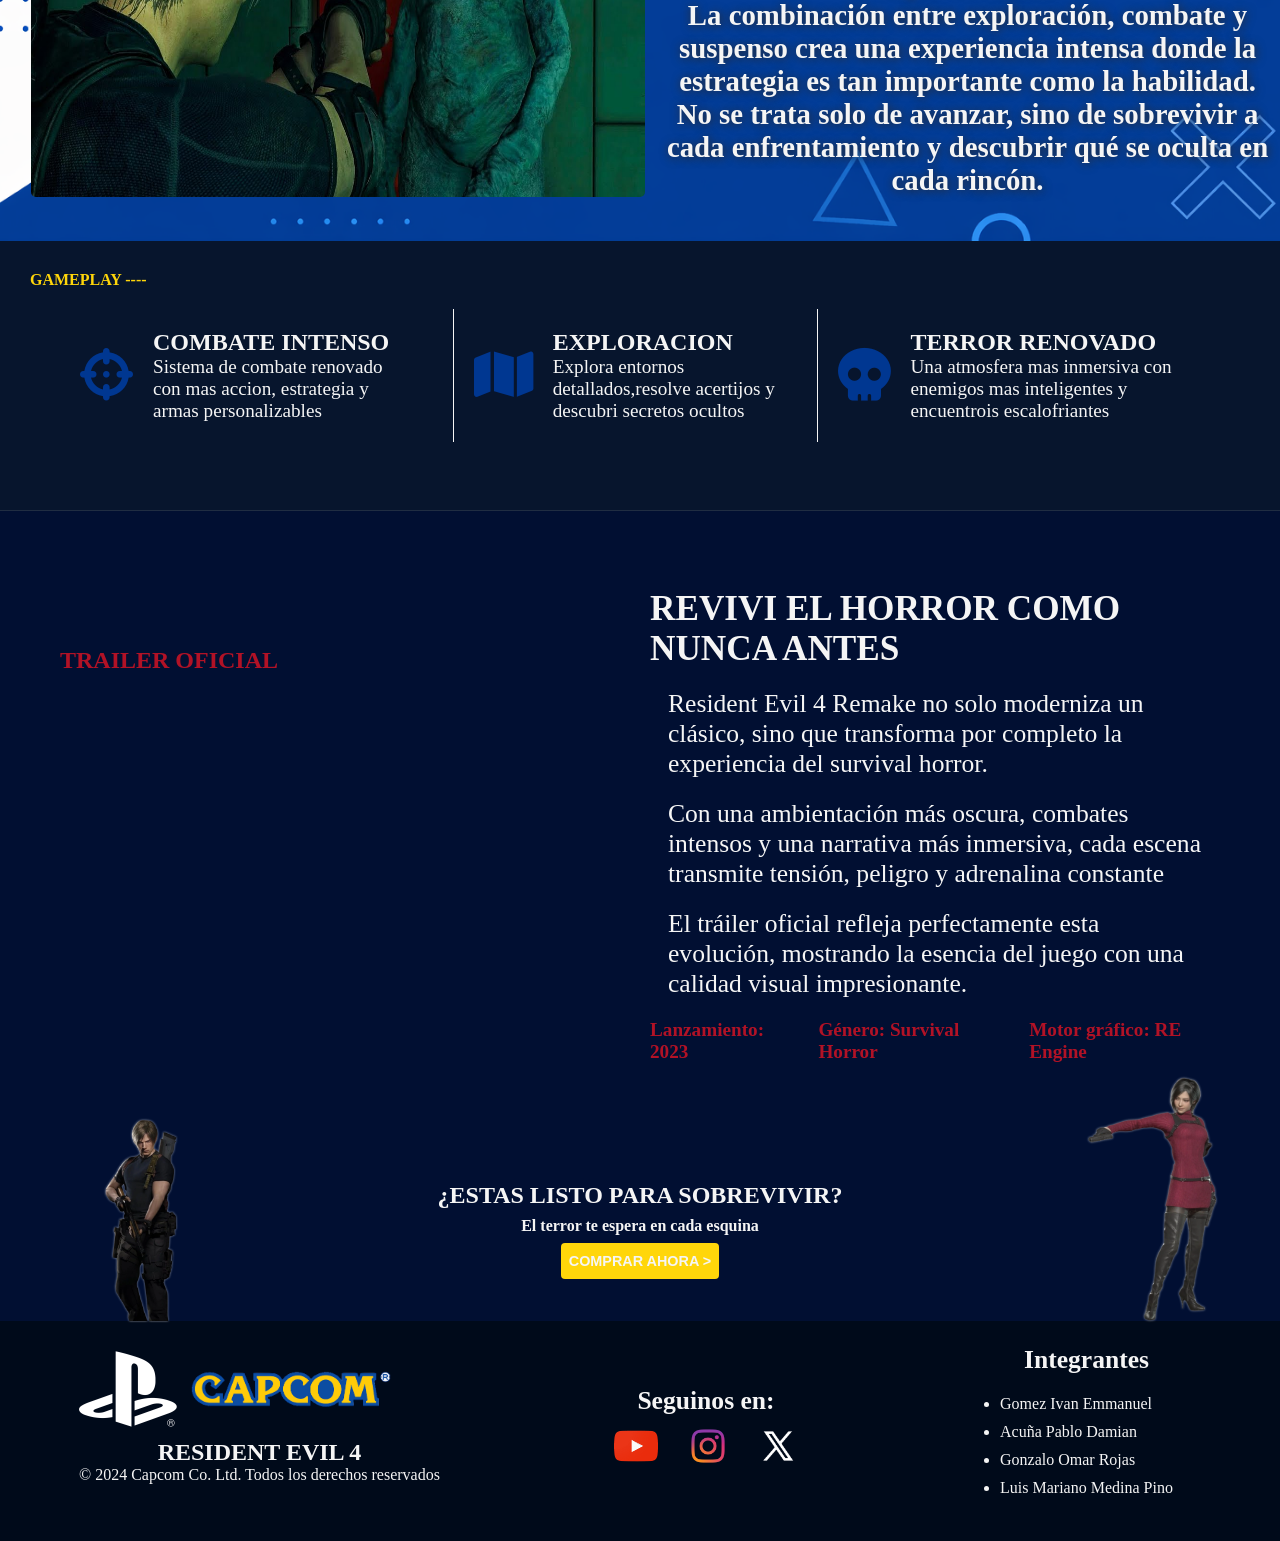
==== commit 63a48880: "fix: volvi a arrelglar las rutas" ====
--- a/index.html
+++ b/index.html
@@ -32,25 +32,28 @@
         <h1 class="h1-index">Play-Station</h1>
       </div>
       <a class="link-header" href="https://www.residentevil.com/re4/es/">
-        <img src="/Pagina_RE4/assets/img/logos/logo-re.svg" alt="logo-re4" />
+        <img src="/assets/img/logos/logo-re.svg" alt="logo-re4" />
       </a>
       <nav class="nav-bar">
         <ul class="list-nav">
           <li class="nav-item">
-            <a href="/index.html" class="link-nav">Inicio</a>
-          </li>
-          <li class="nav-item"><a href="" class="link-nav">Cronologia</a></li>
-          <li class="nav-item">
-            <a href="/personajes.html" class="link-nav">Personajes</a>
+            <a href=" index.html" class="link-nav">Inicio</a>
           </li>
           <li class="nav-item">
-            <a href="/Diferencias.html">Easter-Eggs</a>
+            <a href=" historia.html" class="link-nav">Cronologia</a>
+          </li>
+          <li class="nav-item">
+            <a href=" personajes.html" class="link-nav"
+              >Personajes</a
+            >
+          </li>
+          <li class="nav-item">
+            <a href=" Diferencias.html">Easter-Eggs</a>
           </li>
         </ul>
       </nav>
     </header>
     <!--======================== fin desarrollo header ========================-->
-
     <!--========================  desarrollo main ========================-->
 
     <main class="main">
@@ -59,14 +62,14 @@
         <div class="vid-contenedor">
           <video autoplay muted loop playsinline class="hero-video">
             <source
-              src="/Pagina_RE4/assets/videos/video-pueblo.mp4"
+              src=" assets/videos/video-pueblo.mp4"
               type="video/mp4"
             />
           </video>
         </div>
         <div class="contenido-informativo">
           <div class="cntendeor-log-re4">
-            <img src="/Pagina_RE4/assets/img/logos/logo-re.svg" alt="" />
+            <img src="/assets/img/logos/logo-re.svg" alt="" />
           </div>
           <h3 class="h3-hero">¡Ya Disponible!</h3>
           <p class="description-hero">
@@ -82,13 +85,13 @@
         </div>
         <div class="cont-img-hero">
           <img
-            src="/Pagina_RE4/assets/img/personajes/lion-pose.PNG.png"
+            src="/assets/img/personajes/lion-pose.PNG.png"
             alt="lion-kennedy"
           />
         </div>
         <div class="img-cont-hero">
           <img
-            src="/Pagina_RE4/assets/img/logos/marcas-losgos.png"
+            src="/assets/img/logos/marcas-losgos.png"
             alt="logos-ps4-ps5-xbox-steam"
           />
         </div>
@@ -113,7 +116,7 @@
           </div>
           <div class="contenedor-img-climax1">
             <img
-              src="/Pagina_RE4/assets/img/paquete-de-img-fondos-re4/fondo-climatico.png"
+              src="/assets/img/paquete-de-img-fondos-re4/fondo-climatico.png"
               alt="lion-vs-doctor-de-la-plaga"
             />
           </div>
@@ -137,7 +140,7 @@
           </div>
           <div class="contenedor-img-climax2">
             <img
-              src="/Pagina_RE4/assets/img/paquete-de-img-fondos-re4/pelea-escena.jpg"
+              src="/assets/img/paquete-de-img-fondos-re4/pelea-escena.jpg"
               alt="lion-vs-doctor-de-la-plaga"
             />
           </div>
@@ -186,7 +189,7 @@
           <div class="vid-contenedor2">
             <video autoplay muted loop playsinline class="game-video">
               <source
-                src="/Pagina_RE4/assets/videos/Video 2.mp4"
+                src=" assets/videos/Video 2.mp4"
                 type="video/mp4"
               />
             </video>
@@ -238,10 +241,10 @@
       <!-- =========== BLOQUE 1==============   -->
       <section class="store-section">
         <img
-          src="/Pagina_RE4/assets/img/personajes/lion s kennedy.png"
+          src="/assets/img/personajes/lion s kennedy.png"
           alt="lion scott kennedy"
         />
-        <img src="/Pagina_RE4/assets/img/personajes/ada wong.png" alt="" />
+        <img src="/assets/img/personajes/ada wong.png" alt="" />
         <h2>¿ESTAS LISTO PARA SOBREVIVIR?</h2>
         <p>El terror te espera en cada esquina</p>
         <button><a href="">COMPRAR AHORA ></a></button>
@@ -256,11 +259,11 @@
       <section class="section-footer-1">
         <div class="content-img-footer">
           <img
-            src="/Pagina_RE4/assets/img//logos/logo.play-station.png"
+            src="/assets/img//logos/logo.play-station.png"
             alt="logo-playstation"
           />
           <img
-            src="/Pagina_RE4/assets/img/logos/capcom-logo.png"
+            src="/assets/img/logos/capcom-logo.png"
             alt="logo-capcom"
           />
         </div>
@@ -274,17 +277,17 @@
         <div class="contenedor-logos">
           <a class="logo-footer" href="https://www.youtube.com/@CapcomLATAM"
             ><img
-              src="/Pagina_RE4/assets/img//logos/youtube-log.png"
+              src="/assets/img//logos/youtube-log.png"
               alt="logo-media-social"
           /></a>
           <a class="logo-footer" href="https://www.instagram.com/capcomlatam/"
             ><img
-              src="/Pagina_RE4/assets/img/logos/logo-instagram.png"
+              src="/assets/img/logos/logo-instagram.png"
               alt="logo-media-social"
           /></a>
           <a class="logo-footer" href="https://x.com/CapcomLatam"
             ><img
-              src="/Pagina_RE4/assets/img//logos/logo-x.png"
+              src="/assets/img//logos/logo-x.png"
               alt="logo-media-social"
           /></a>
         </div>
--- a/assets/css/styles.css
+++ b/assets/css/styles.css
@@ -285,7 +285,7 @@
 .about-game {
     width: 100%;
     min-height: 100dvh;
-    background: url(/Pagina_RE4/assets/img/paquete-de-img-fondos-re4/background-gamer.png) no-repeat center;
+    background: url(/assets/img/paquete-de-img-fondos-re4/background-gamer.png) no-repeat center;
     background-size: cover;
     display: flex;
     flex-direction: column;
@@ -521,7 +521,7 @@
     justify-content: center;
     align-items: center;
     min-height: 20dvh;
-    background: url(/Pagina_RE4/assets/img/paquete-de-img-fondos-re4/back-gorudPS.png) no-repeat;
+    background: url( assets/img/paquete-de-img-fondos-re4/back-gorudPS.png) no-repeat;
     background-size: cover;
     position: relative;
 }
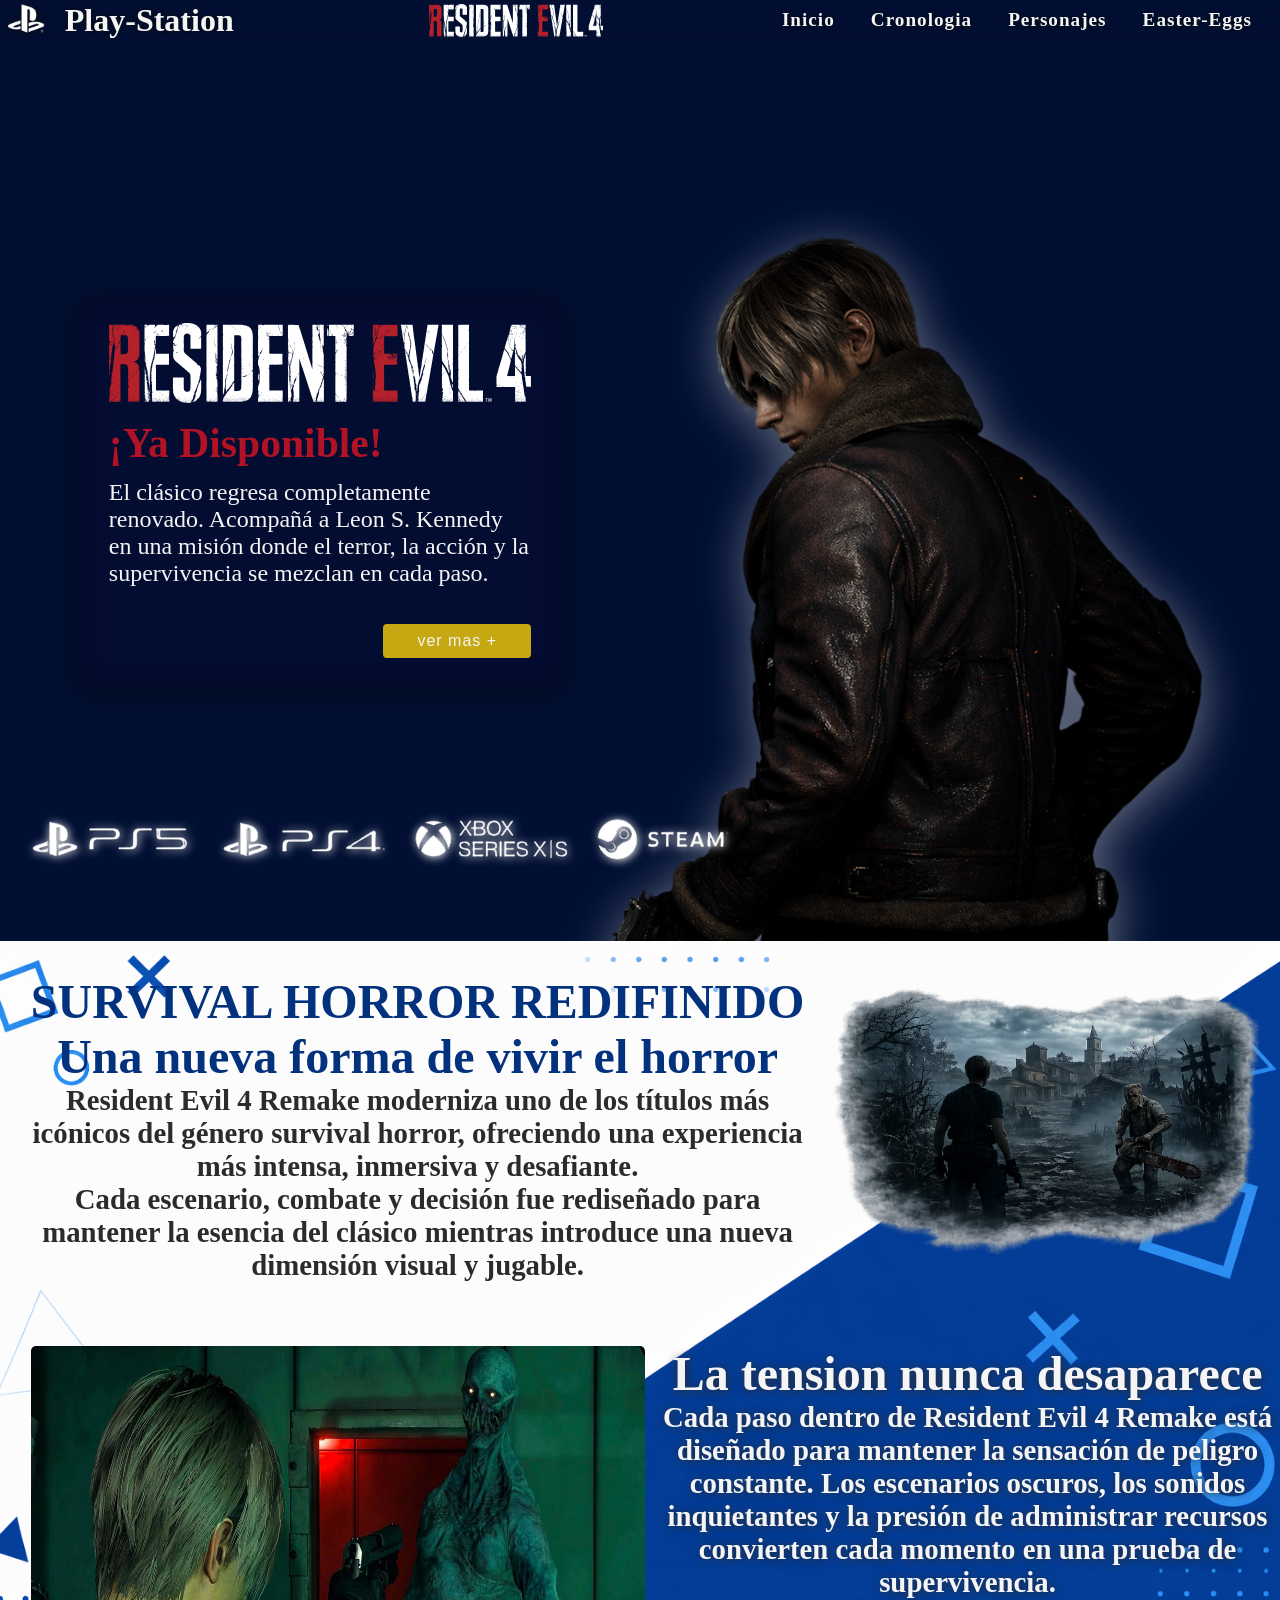
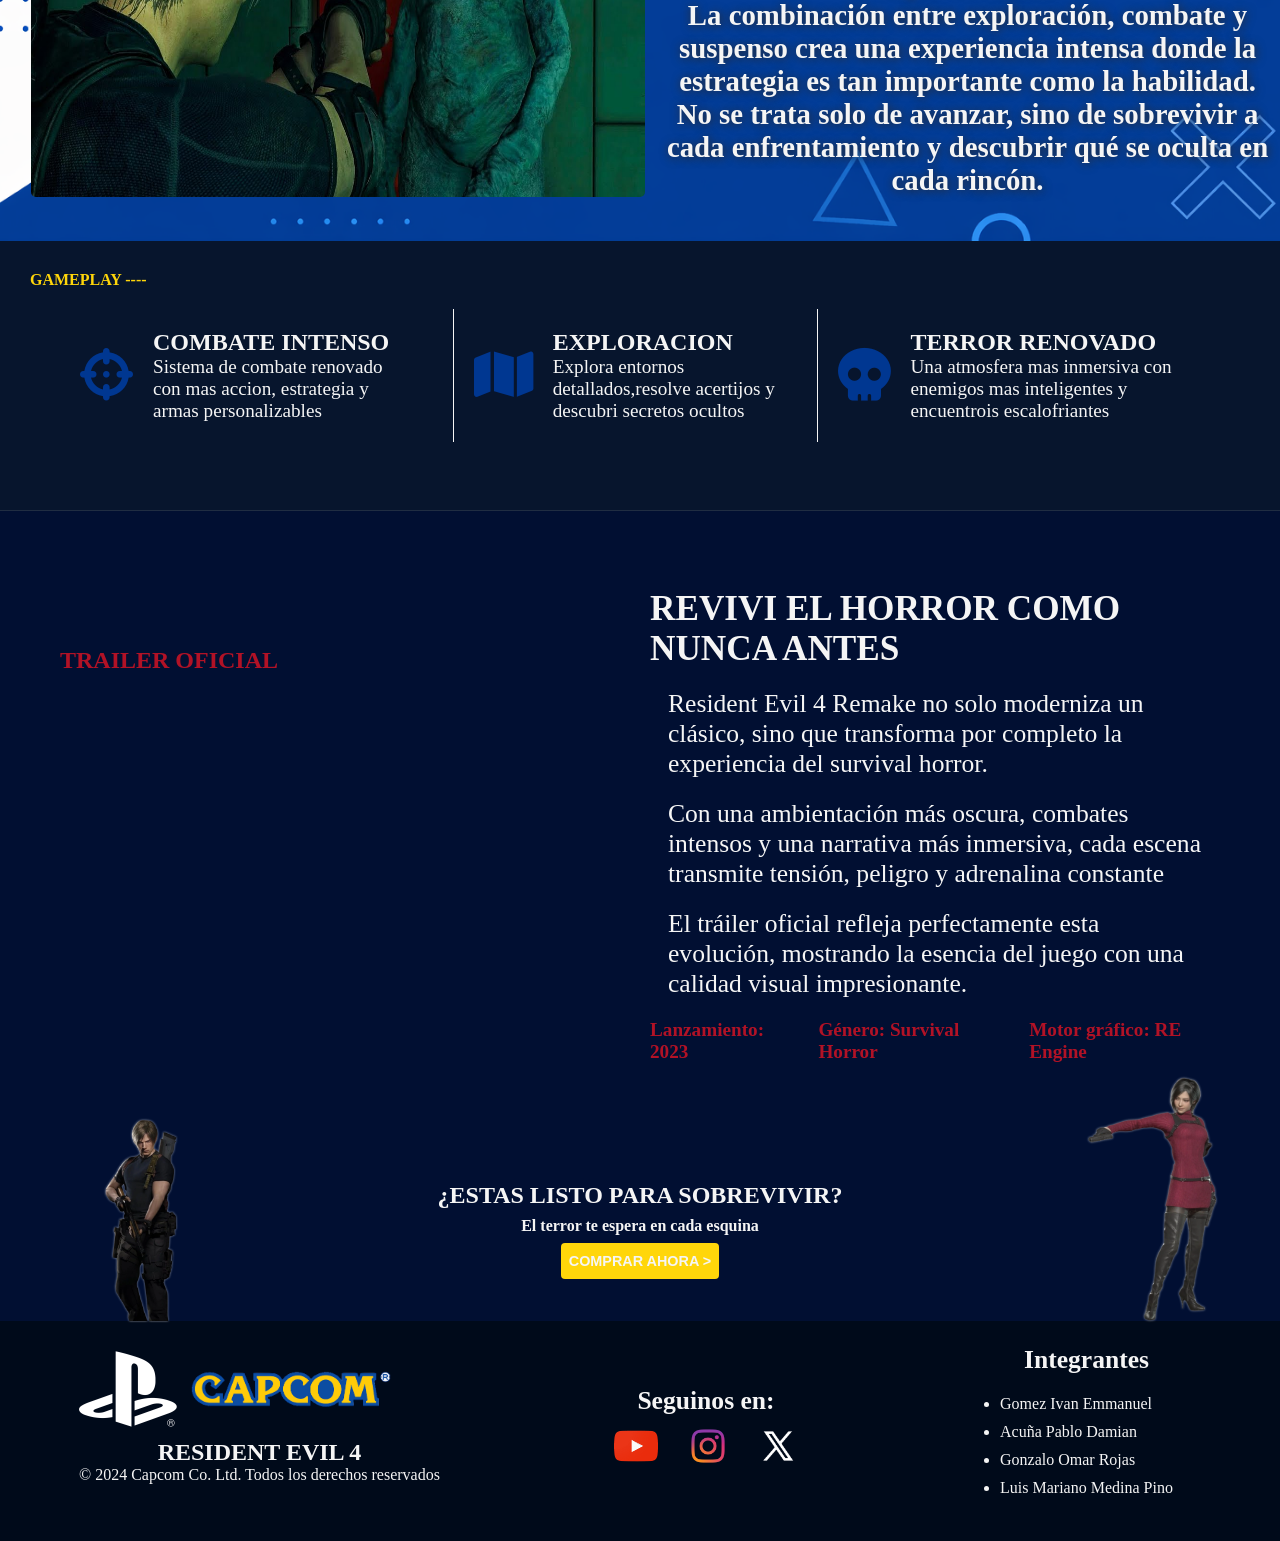
==== commit ab9c8bd9: "Merge branch 'dev-inicio'" ====
--- a/index.html
+++ b/index.html
@@ -9,6 +9,7 @@
 <!doctype html>
 <html lang="en">
   <head>
+    <link rel="stylesheet" href="/assets/css/styles.css" />
     <link rel="stylesheet" href="/assets/css/styles.css" />
     <link
       rel="stylesheet"
@@ -26,6 +27,7 @@
         <div class="logo-container">
           <img
             src="/assets/img/logos/logo.play-station.png"
+            src="/assets/img/logos/logo.play-station.png"
             alt="logo-playstation"
           />
         </div>
@@ -37,23 +39,20 @@
       <nav class="nav-bar">
         <ul class="list-nav">
           <li class="nav-item">
-            <a href=" index.html" class="link-nav">Inicio</a>
+            <a href="/index.html" class="link-nav">Inicio</a>
+          </li>
+          <li class="nav-item"><a href="" class="link-nav">Cronologia</a></li>
+          <li class="nav-item">
+            <a href="/personajes.html" class="link-nav">Personajes</a>
           </li>
           <li class="nav-item">
-            <a href=" historia.html" class="link-nav">Cronologia</a>
-          </li>
-          <li class="nav-item">
-            <a href=" personajes.html" class="link-nav"
-              >Personajes</a
-            >
-          </li>
-          <li class="nav-item">
-            <a href=" Diferencias.html">Easter-Eggs</a>
+            <a href="/Diferencias.html">Easter-Eggs</a>
           </li>
         </ul>
       </nav>
     </header>
     <!--======================== fin desarrollo header ========================-->
+
     <!--========================  desarrollo main ========================-->
 
     <main class="main">
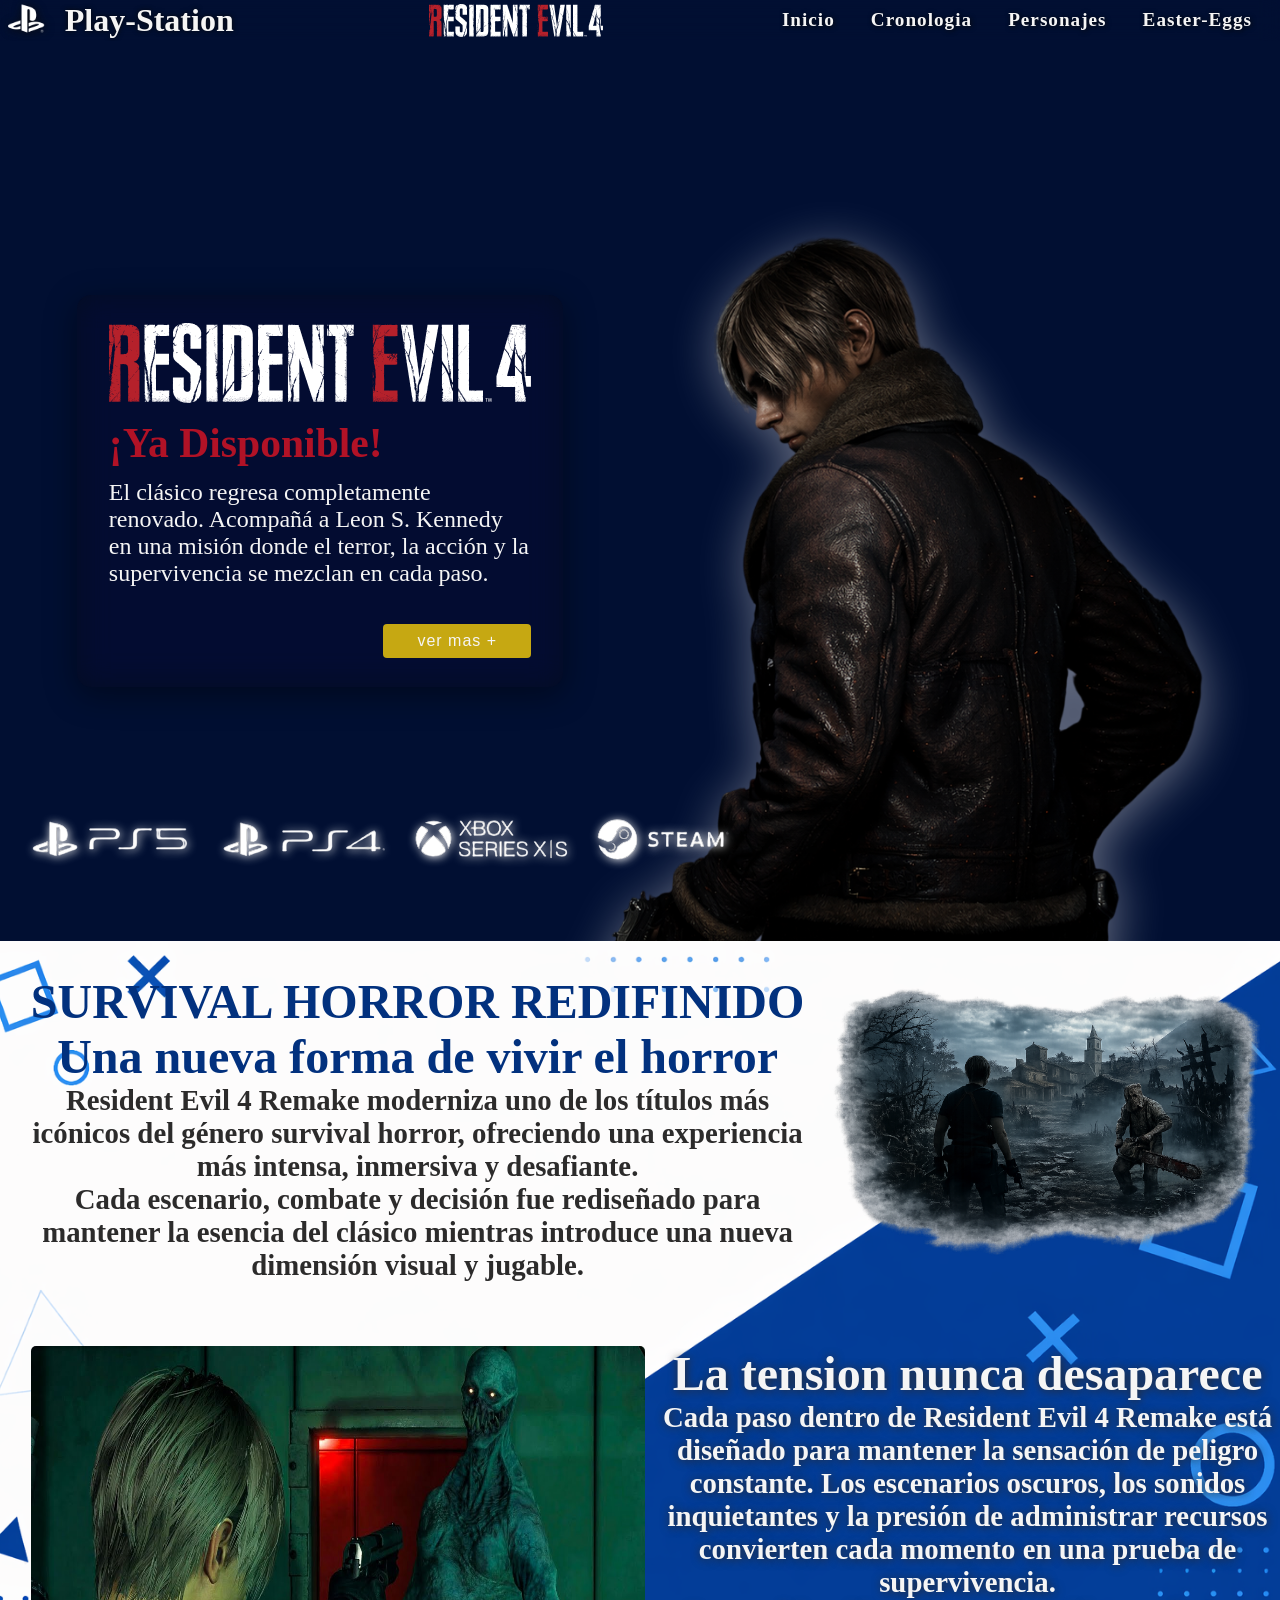
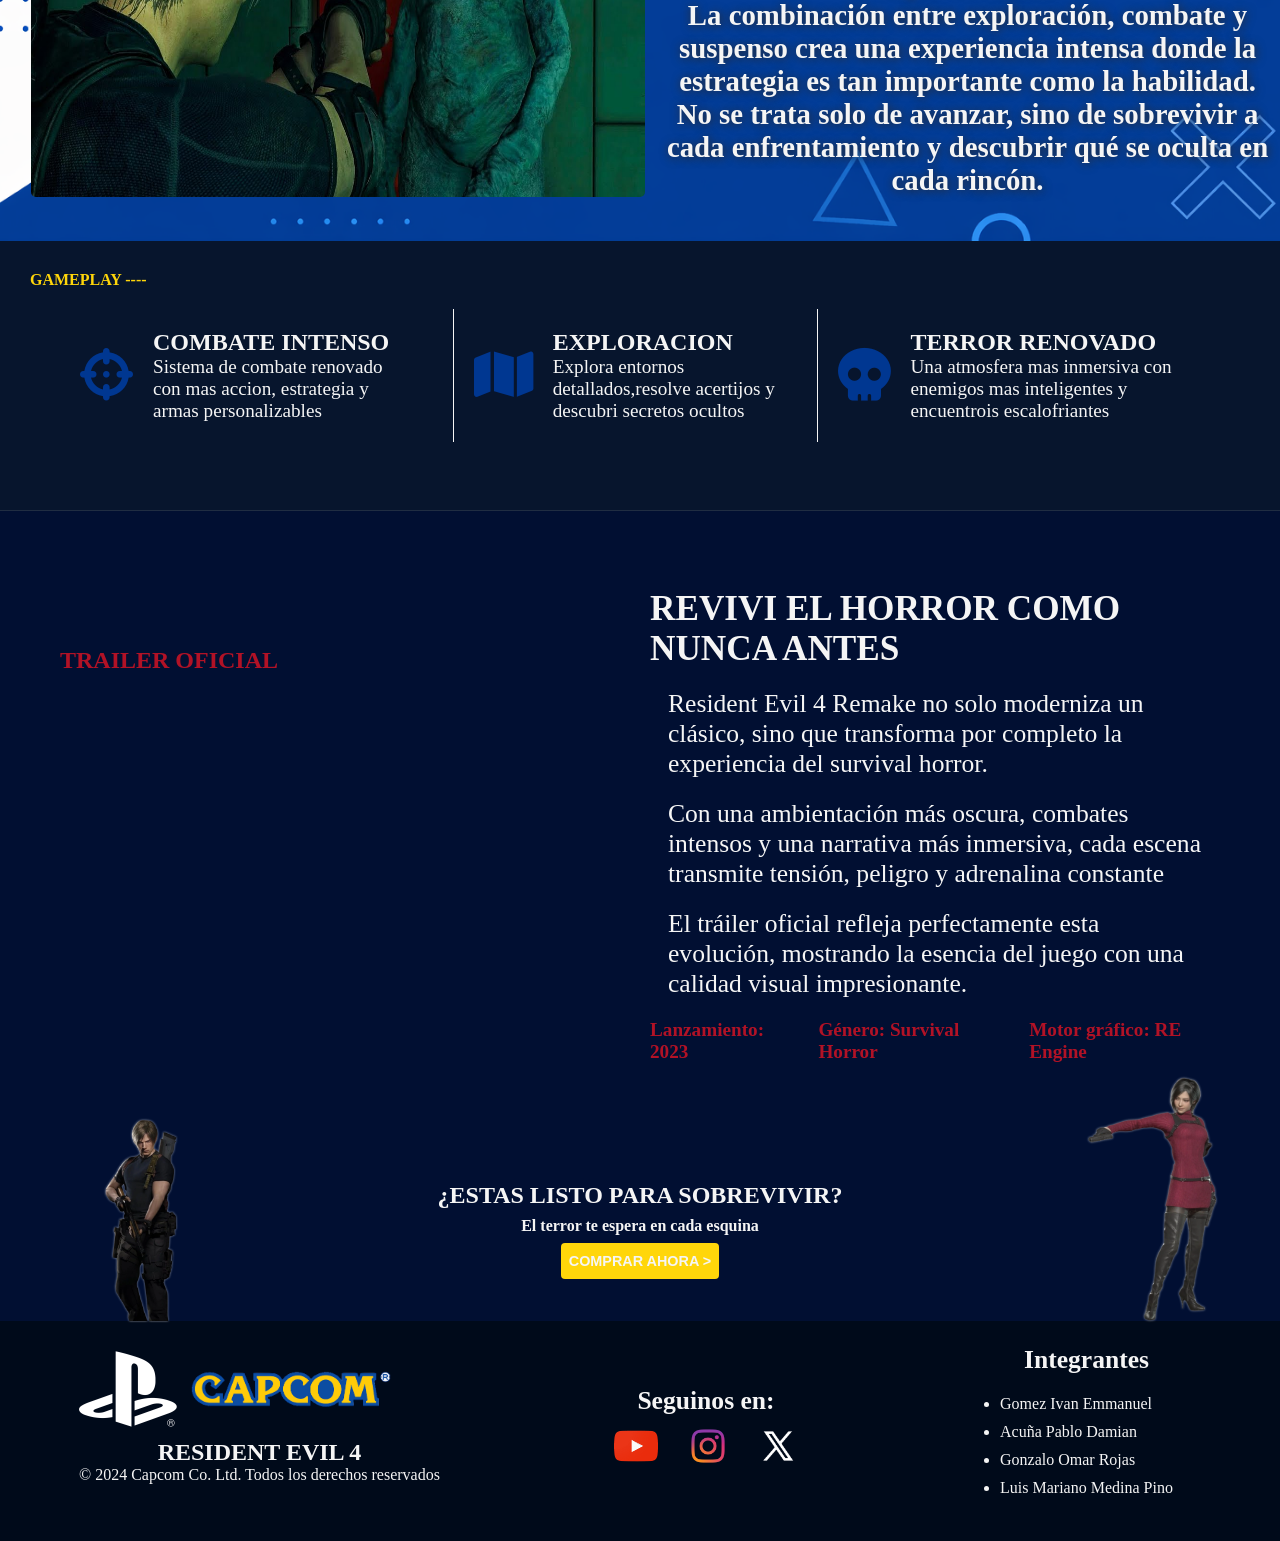
==== commit 77a30451: "fix: arregue otro imprevisto de ruta" ====
--- a/index.html
+++ b/index.html
@@ -27,7 +27,6 @@
         <div class="logo-container">
           <img
             src="/assets/img/logos/logo.play-station.png"
-            src="/assets/img/logos/logo.play-station.png"
             alt="logo-playstation"
           />
         </div>
@@ -41,7 +40,7 @@
           <li class="nav-item">
             <a href="/index.html" class="link-nav">Inicio</a>
           </li>
-          <li class="nav-item"><a href="" class="link-nav">Cronologia</a></li>
+          <li class="nav-item"><a href="/historia.html" class="link-nav">Cronologia</a></li>
           <li class="nav-item">
             <a href="/personajes.html" class="link-nav">Personajes</a>
           </li>
@@ -61,7 +60,7 @@
         <div class="vid-contenedor">
           <video autoplay muted loop playsinline class="hero-video">
             <source
-              src=" assets/videos/video-pueblo.mp4"
+              src="/assets/videos/video-pueblo.mp4"
               type="video/mp4"
             />
           </video>
